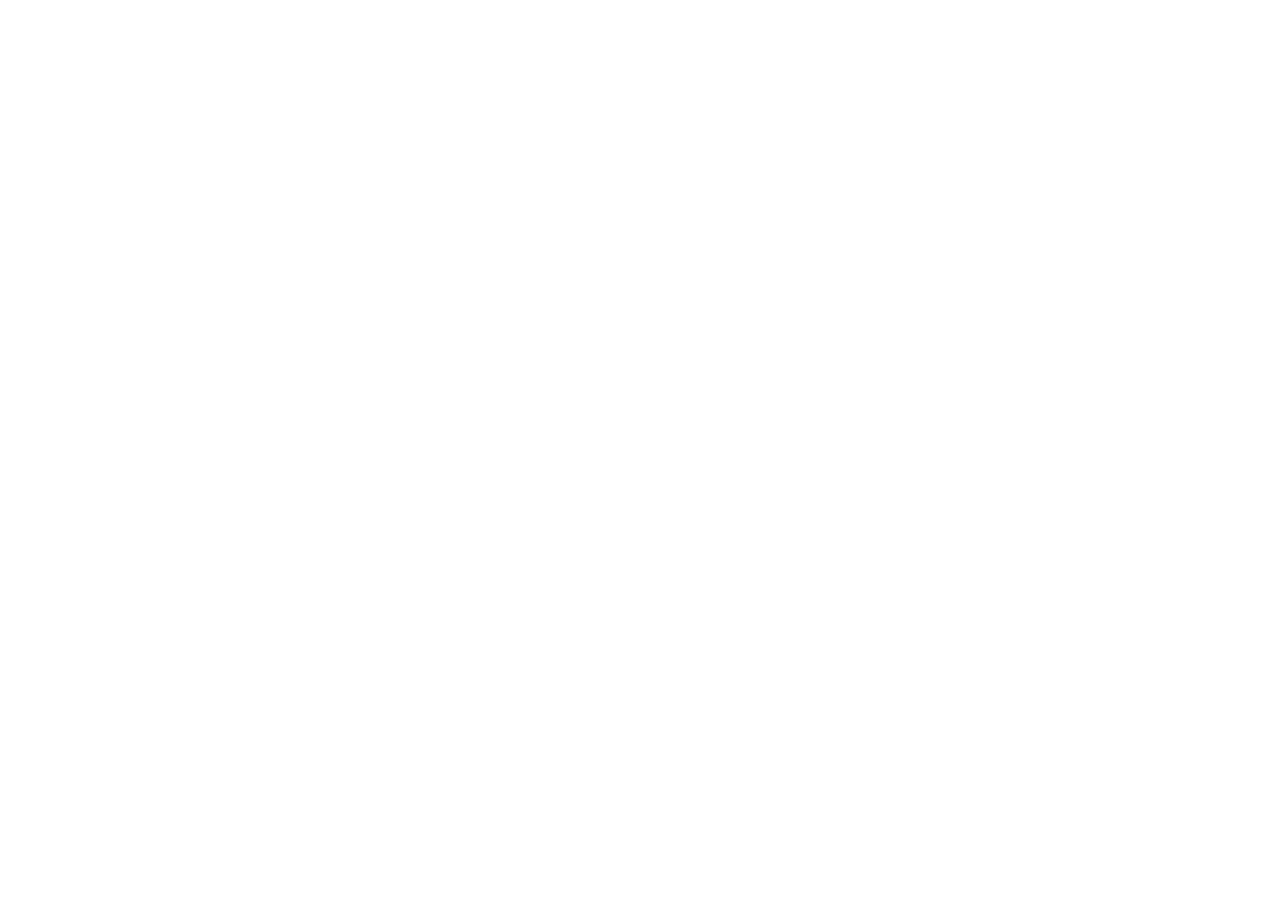
==== index.html @ a574c3ef "init project" ====
<!DOCTYPE html>
<html lang="en">
<head>
    <meta charset="UTF-8">
    <meta http-equiv="X-UA-Compatible" content="IE=edge">
    <meta name="viewport" content="width=device-width, initial-scale=1.0">
    <title>Document</title>
</head>
<body>
    
</body>
</html>
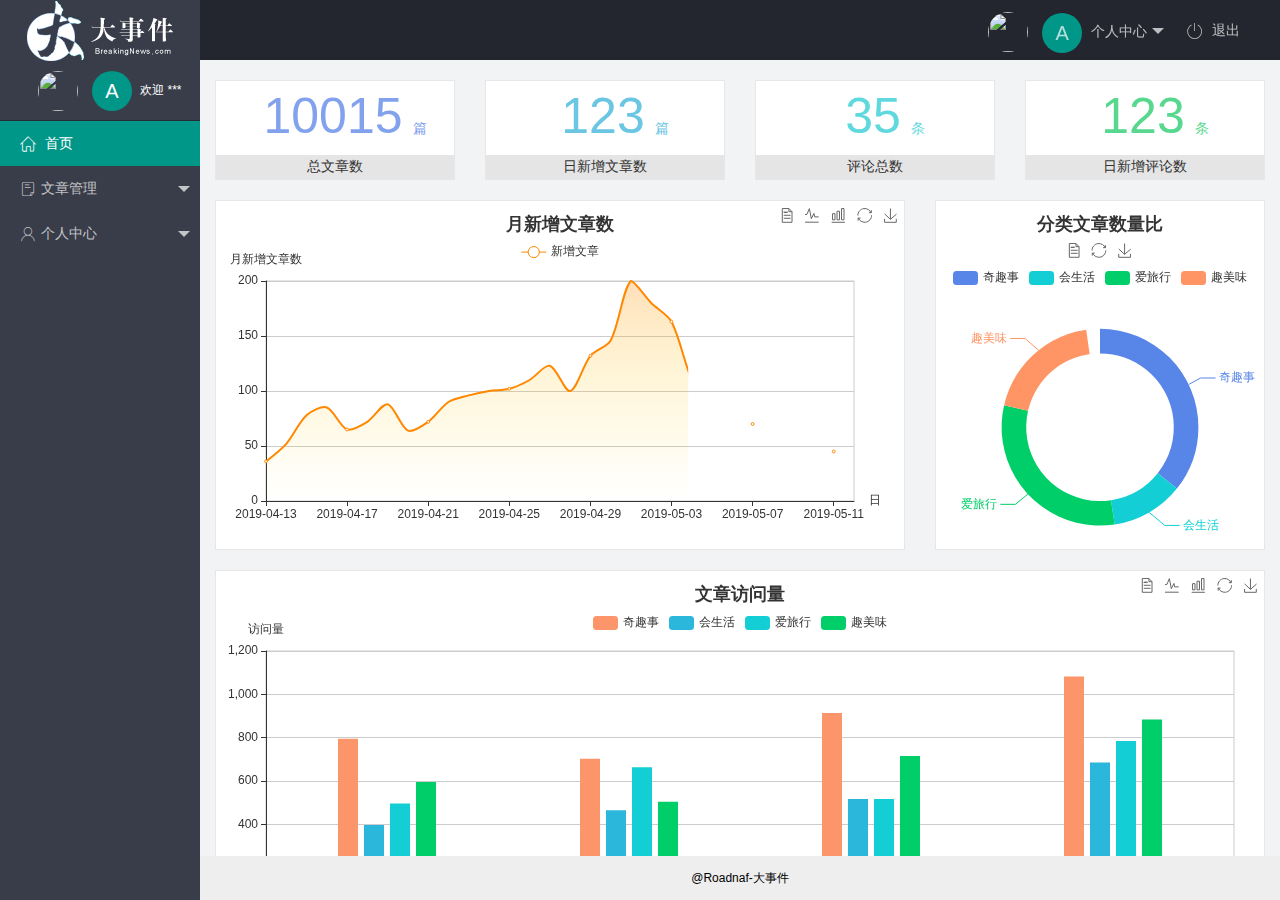
==== commit 5369b960: "完成了后端主页的开发" ====
--- a/index.html
+++ b/index.html
@@ -5,8 +5,97 @@
     <meta http-equiv="X-UA-Compatible" content="IE=edge">
     <meta name="viewport" content="width=device-width, initial-scale=1.0">
     <title>Document</title>
+    <link rel="stylesheet" href="/assets/lib/layui/css/layui.css">
+    <link rel="stylesheet" href="/assets/css/index.css">
+    <!-- 导入iconfont图标的css -->
+    <link rel="stylesheet" href="/assets/fonts/iconfont.css">
 </head>
 <body>
-    
+    <div class="layui-layout layui-layout-admin">
+        <div class="layui-header">
+            <div class="layui-logo layui-hide-xs layui-bg-black">
+                <img src="/assets/images/logo.png" alt="">
+            </div>
+            <!-- 右侧相关信息 -->
+            <ul class="layui-nav layui-layout-right">
+                <li class="layui-nav-item layui-hide layui-show-md-inline-block">
+                    <a href="javascript:;" class="userinfo">
+                        <img src="//tva1.sinaimg.cn/crop.0.0.118.118.180/5db11ff4gw1e77d3nqrv8j203b03cweg.jpg"
+                            class="layui-nav-img">
+                            <span class="text-avatar">A</span>
+                        个人中心
+                    </a>
+                    <dl class="layui-nav-child">
+                        <dd><a href="">基本资料</a></dd>
+                        <dd><a href="">更换头像</a></dd>
+                        <dd><a href="">重置密码</a></dd>
+                    </dl>
+                </li>
+                <li class="layui-nav-item" lay-header-event="menuRight" lay-unselect>
+                    <a href="javascript:;" id="btnLogout">
+                        <span class="iconfont">&#xe865;</span>
+                        退出
+                        <!-- <i class="layui-icon layui-icon-more-vertical"></i> -->
+                    </a>
+                </li>
+            </ul>
+        </div>
+
+        <div class="layui-side layui-bg-black">
+            <div class="layui-side-scroll">
+                <div  class="userinfo">
+                    <img src="//tva1.sinaimg.cn/crop.0.0.118.118.180/5db11ff4gw1e77d3nqrv8j203b03cweg.jpg" class="layui-nav-img">
+                    <span class="text-avatar">A</span>
+                    <span id="welcome">欢迎 ***</span>
+                </div>
+                <!-- 左侧导航区域（可配合layui已有的垂直导航） -->
+                <ul class="layui-nav layui-nav-tree" lay-shrink="all" >
+                    <li class="layui-nav-item layui-this"><a href="/home/dashboard.html" target="fm">
+                        <span class="iconfont">&#xe6a9;</span>
+                        首页</a></li>
+                    <li class="layui-nav-item">
+                        <a class="" href="javascript:;">
+                            <span class="iconfont">&#xe615;</span>文章管理</a>
+                        <dl class="layui-nav-child">
+                            <dd><a href="javascript:;">
+                                <i class="layui-icon layui-icon-template-1"></i>
+                                文章类别</a></dd>
+                            <dd><a href="javascript:;"><i class="layui-icon layui-icon-template-1"></i>文章列表</a></dd>
+                            <dd><a href="javascript:;"><i class="layui-icon layui-icon-template-1"></i>发布文章</a></dd>
+                        </dl>
+                    </li>
+                    <li class="layui-nav-item">
+                        <a href="javascript:;">
+                            <span class="iconfont">&#xe614;</span>个人中心</a>
+                        <dl class="layui-nav-child">
+                            <dd><a href="javascript:;"><i class="layui-icon layui-icon-template-1"></i>基本资料</a></dd>
+                            <dd><a href="javascript:;"><i class="layui-icon layui-icon-template-1"></i>更换头像</a></dd>
+                            <dd><a href="javascript:;"><i class="layui-icon layui-icon-template-1"></i>重置密码</a></dd>
+
+                        </dl>
+                    </li>
+                </ul>
+            </div>
+        </div>
+
+        <div class="layui-body">
+            <!-- 内容主体区域 -->
+            <!-- iframe标签作为载体 -->
+            <iframe name="fm" src="/home/dashboard.html" frameborder="0"></iframe>
+        </div>
+
+        <div class="layui-footer">
+            <!-- 底部固定区域 -->
+            @Roadnaf-大事件
+        </div>
+    </div>
+    <!-- 导入layui提供的js文件 -->
+    <script src="/assets/lib/layui/layui.all.js"></script>
+    <!-- 导入jquery -->
+    <script src="/assets/lib/jquery.js"></script>
+    <!-- 导入自己定义的baseAPI -->
+    <script src="/assets/js/baseAPI.js"></script>
+    <!-- 导入自己定义的index.js -->
+    <script src="/assets/js/index.js"></script>
 </body>
 </html>--- a/assets/lib/layui/css/layui.css
+++ b/assets/lib/layui/css/layui.css
@@ -0,0 +1,2 @@
+/** layui-v2.5.5 MIT License By https://www.layui.com */
+ .layui-inline,img{display:inline-block;vertical-align:middle}h1,h2,h3,h4,h5,h6{font-weight:400}.layui-edge,.layui-header,.layui-inline,.layui-main{position:relative}.layui-body,.layui-edge,.layui-elip{overflow:hidden}.layui-btn,.layui-edge,.layui-inline,img{vertical-align:middle}.layui-btn,.layui-disabled,.layui-icon,.layui-unselect{-moz-user-select:none;-webkit-user-select:none;-ms-user-select:none}.layui-elip,.layui-form-checkbox span,.layui-form-pane .layui-form-label{text-overflow:ellipsis;white-space:nowrap}.layui-breadcrumb,.layui-tree-btnGroup{visibility:hidden}blockquote,body,button,dd,div,dl,dt,form,h1,h2,h3,h4,h5,h6,input,li,ol,p,pre,td,textarea,th,ul{margin:0;padding:0;-webkit-tap-highlight-color:rgba(0,0,0,0)}a:active,a:hover{outline:0}img{border:none}li{list-style:none}table{border-collapse:collapse;border-spacing:0}h4,h5,h6{font-size:100%}button,input,optgroup,option,select,textarea{font-family:inherit;font-size:inherit;font-style:inherit;font-weight:inherit;outline:0}pre{white-space:pre-wrap;white-space:-moz-pre-wrap;white-space:-pre-wrap;white-space:-o-pre-wrap;word-wrap:break-word}body{line-height:24px;font:14px Helvetica Neue,Helvetica,PingFang SC,Tahoma,Arial,sans-serif}hr{height:1px;margin:10px 0;border:0;clear:both}a{color:#333;text-decoration:none}a:hover{color:#777}a cite{font-style:normal;*cursor:pointer}.layui-border-box,.layui-border-box *{box-sizing:border-box}.layui-box,.layui-box *{box-sizing:content-box}.layui-clear{clear:both;*zoom:1}.layui-clear:after{content:'\20';clear:both;*zoom:1;display:block;height:0}.layui-inline{*display:inline;*zoom:1}.layui-edge{display:inline-block;width:0;height:0;border-width:6px;border-style:dashed;border-color:transparent}.layui-edge-top{top:-4px;border-bottom-color:#999;border-bottom-style:solid}.layui-edge-right{border-left-color:#999;border-left-style:solid}.layui-edge-bottom{top:2px;border-top-color:#999;border-top-style:solid}.layui-edge-left{border-right-color:#999;border-right-style:solid}.layui-disabled,.layui-disabled:hover{color:#d2d2d2!important;cursor:not-allowed!important}.layui-circle{border-radius:100%}.layui-show{display:block!important}.layui-hide{display:none!important}@font-face{font-family:layui-icon;src:url(../font/iconfont.eot?v=250);src:url(../font/iconfont.eot?v=250#iefix) format('embedded-opentype'),url(../font/iconfont.woff2?v=250) format('woff2'),url(../font/iconfont.woff?v=250) format('woff'),url(../font/iconfont.ttf?v=250) format('truetype'),url(../font/iconfont.svg?v=250#layui-icon) format('svg')}.layui-icon{font-family:layui-icon!important;font-size:16px;font-style:normal;-webkit-font-smoothing:antialiased;-moz-osx-font-smoothing:grayscale}.layui-icon-reply-fill:before{content:"\e611"}.layui-icon-set-fill:before{content:"\e614"}.layui-icon-menu-fill:before{content:"\e60f"}.layui-icon-search:before{content:"\e615"}.layui-icon-share:before{content:"\e641"}.layui-icon-set-sm:before{content:"\e620"}.layui-icon-engine:before{content:"\e628"}.layui-icon-close:before{content:"\1006"}.layui-icon-close-fill:before{content:"\1007"}.layui-icon-chart-screen:before{content:"\e629"}.layui-icon-star:before{content:"\e600"}.layui-icon-circle-dot:before{content:"\e617"}.layui-icon-chat:before{content:"\e606"}.layui-icon-release:before{content:"\e609"}.layui-icon-list:before{content:"\e60a"}.layui-icon-chart:before{content:"\e62c"}.layui-icon-ok-circle:before{content:"\1005"}.layui-icon-layim-theme:before{content:"\e61b"}.layui-icon-table:before{content:"\e62d"}.layui-icon-right:before{content:"\e602"}.layui-icon-left:before{content:"\e603"}.layui-icon-cart-simple:before{content:"\e698"}.layui-icon-face-cry:before{content:"\e69c"}.layui-icon-face-smile:before{content:"\e6af"}.layui-icon-survey:before{content:"\e6b2"}.layui-icon-tree:before{content:"\e62e"}.layui-icon-upload-circle:before{content:"\e62f"}.layui-icon-add-circle:before{content:"\e61f"}.layui-icon-download-circle:before{content:"\e601"}.layui-icon-templeate-1:before{content:"\e630"}.layui-icon-util:before{content:"\e631"}.layui-icon-face-surprised:before{content:"\e664"}.layui-icon-edit:before{content:"\e642"}.layui-icon-speaker:before{content:"\e645"}.layui-icon-down:before{content:"\e61a"}.layui-icon-file:before{content:"\e621"}.layui-icon-layouts:before{content:"\e632"}.layui-icon-rate-half:before{content:"\e6c9"}.layui-icon-add-circle-fine:before{content:"\e608"}.layui-icon-prev-circle:before{content:"\e633"}.layui-icon-read:before{content:"\e705"}.layui-icon-404:before{content:"\e61c"}.layui-icon-carousel:before{content:"\e634"}.layui-icon-help:before{content:"\e607"}.layui-icon-code-circle:before{content:"\e635"}.layui-icon-water:before{content:"\e636"}.layui-icon-username:before{content:"\e66f"}.layui-icon-find-fill:before{content:"\e670"}.layui-icon-about:before{content:"\e60b"}.layui-icon-location:before{content:"\e715"}.layui-icon-up:before{content:"\e619"}.layui-icon-pause:before{content:"\e651"}.layui-icon-date:before{content:"\e637"}.layui-icon-layim-uploadfile:before{content:"\e61d"}.layui-icon-delete:before{content:"\e640"}.layui-icon-play:before{content:"\e652"}.layui-icon-top:before{content:"\e604"}.layui-icon-friends:before{content:"\e612"}.layui-icon-refresh-3:before{content:"\e9aa"}.layui-icon-ok:before{content:"\e605"}.layui-icon-layer:before{content:"\e638"}.layui-icon-face-smile-fine:before{content:"\e60c"}.layui-icon-dollar:before{content:"\e659"}.layui-icon-group:before{content:"\e613"}.layui-icon-layim-download:before{content:"\e61e"}.layui-icon-picture-fine:before{content:"\e60d"}.layui-icon-link:before{content:"\e64c"}.layui-icon-diamond:before{content:"\e735"}.layui-icon-log:before{content:"\e60e"}.layui-icon-rate-solid:before{content:"\e67a"}.layui-icon-fonts-del:before{content:"\e64f"}.layui-icon-unlink:before{content:"\e64d"}.layui-icon-fonts-clear:before{content:"\e639"}.layui-icon-triangle-r:before{content:"\e623"}.layui-icon-circle:before{content:"\e63f"}.layui-icon-radio:before{content:"\e643"}.layui-icon-align-center:before{content:"\e647"}.layui-icon-align-right:before{content:"\e648"}.layui-icon-align-left:before{content:"\e649"}.layui-icon-loading-1:before{content:"\e63e"}.layui-icon-return:before{content:"\e65c"}.layui-icon-fonts-strong:before{content:"\e62b"}.layui-icon-upload:before{content:"\e67c"}.layui-icon-dialogue:before{content:"\e63a"}.layui-icon-video:before{content:"\e6ed"}.layui-icon-headset:before{content:"\e6fc"}.layui-icon-cellphone-fine:before{content:"\e63b"}.layui-icon-add-1:before{content:"\e654"}.layui-icon-face-smile-b:before{content:"\e650"}.layui-icon-fonts-html:before{content:"\e64b"}.layui-icon-form:before{content:"\e63c"}.layui-icon-cart:before{content:"\e657"}.layui-icon-camera-fill:before{content:"\e65d"}.layui-icon-tabs:before{content:"\e62a"}.layui-icon-fonts-code:before{content:"\e64e"}.layui-icon-fire:before{content:"\e756"}.layui-icon-set:before{content:"\e716"}.layui-icon-fonts-u:before{content:"\e646"}.layui-icon-triangle-d:before{content:"\e625"}.layui-icon-tips:before{content:"\e702"}.layui-icon-picture:before{content:"\e64a"}.layui-icon-more-vertical:before{content:"\e671"}.layui-icon-flag:before{content:"\e66c"}.layui-icon-loading:before{content:"\e63d"}.layui-icon-fonts-i:before{content:"\e644"}.layui-icon-refresh-1:before{content:"\e666"}.layui-icon-rmb:before{content:"\e65e"}.layui-icon-home:before{content:"\e68e"}.layui-icon-user:before{content:"\e770"}.layui-icon-notice:before{content:"\e667"}.layui-icon-login-weibo:before{content:"\e675"}.layui-icon-voice:before{content:"\e688"}.layui-icon-upload-drag:before{content:"\e681"}.layui-icon-login-qq:before{content:"\e676"}.layui-icon-snowflake:before{content:"\e6b1"}.layui-icon-file-b:before{content:"\e655"}.layui-icon-template:before{content:"\e663"}.layui-icon-auz:before{content:"\e672"}.layui-icon-console:before{content:"\e665"}.layui-icon-app:before{content:"\e653"}.layui-icon-prev:before{content:"\e65a"}.layui-icon-website:before{content:"\e7ae"}.layui-icon-next:before{content:"\e65b"}.layui-icon-component:before{content:"\e857"}.layui-icon-more:before{content:"\e65f"}.layui-icon-login-wechat:before{content:"\e677"}.layui-icon-shrink-right:before{content:"\e668"}.layui-icon-spread-left:before{content:"\e66b"}.layui-icon-camera:before{content:"\e660"}.layui-icon-note:before{content:"\e66e"}.layui-icon-refresh:before{content:"\e669"}.layui-icon-female:before{content:"\e661"}.layui-icon-male:before{content:"\e662"}.layui-icon-password:before{content:"\e673"}.layui-icon-senior:before{content:"\e674"}.layui-icon-theme:before{content:"\e66a"}.layui-icon-tread:before{content:"\e6c5"}.layui-icon-praise:before{content:"\e6c6"}.layui-icon-star-fill:before{content:"\e658"}.layui-icon-rate:before{content:"\e67b"}.layui-icon-template-1:before{content:"\e656"}.layui-icon-vercode:before{content:"\e679"}.layui-icon-cellphone:before{content:"\e678"}.layui-icon-screen-full:before{content:"\e622"}.layui-icon-screen-restore:before{content:"\e758"}.layui-icon-cols:before{content:"\e610"}.layui-icon-export:before{content:"\e67d"}.layui-icon-print:before{content:"\e66d"}.layui-icon-slider:before{content:"\e714"}.layui-icon-addition:before{content:"\e624"}.layui-icon-subtraction:before{content:"\e67e"}.layui-icon-service:before{content:"\e626"}.layui-icon-transfer:before{content:"\e691"}.layui-main{width:1140px;margin:0 auto}.layui-header{z-index:1000;height:60px}.layui-header a:hover{transition:all .5s;-webkit-transition:all .5s}.layui-side{position:fixed;left:0;top:0;bottom:0;z-index:999;width:200px;overflow-x:hidden}.layui-side-scroll{position:relative;width:220px;height:100%;overflow-x:hidden}.layui-body{position:absolute;left:200px;right:0;top:0;bottom:0;z-index:998;width:auto;overflow-y:auto;box-sizing:border-box}.layui-layout-body{overflow:hidden}.layui-layout-admin .layui-header{background-color:#23262E}.layui-layout-admin .layui-side{top:60px;width:200px;overflow-x:hidden}.layui-layout-admin .layui-body{position:fixed;top:60px;bottom:44px}.layui-layout-admin .layui-main{width:auto;margin:0 15px}.layui-layout-admin .layui-footer{position:fixed;left:200px;right:0;bottom:0;height:44px;line-height:44px;padding:0 15px;background-color:#eee}.layui-layout-admin .layui-logo{position:absolute;left:0;top:0;width:200px;height:100%;line-height:60px;text-align:center;color:#009688;font-size:16px}.layui-layout-admin .layui-header .layui-nav{background:0 0}.layui-layout-left{position:absolute!important;left:200px;top:0}.layui-layout-right{position:absolute!important;right:0;top:0}.layui-container{position:relative;margin:0 auto;padding:0 15px;box-sizing:border-box}.layui-fluid{position:relative;margin:0 auto;padding:0 15px}.layui-row:after,.layui-row:before{content:'';display:block;clear:both}.layui-col-lg1,.layui-col-lg10,.layui-col-lg11,.layui-col-lg12,.layui-col-lg2,.layui-col-lg3,.layui-col-lg4,.layui-col-lg5,.layui-col-lg6,.layui-col-lg7,.layui-col-lg8,.layui-col-lg9,.layui-col-md1,.layui-col-md10,.layui-col-md11,.layui-col-md12,.layui-col-md2,.layui-col-md3,.layui-col-md4,.layui-col-md5,.layui-col-md6,.layui-col-md7,.layui-col-md8,.layui-col-md9,.layui-col-sm1,.layui-col-sm10,.layui-col-sm11,.layui-col-sm12,.layui-col-sm2,.layui-col-sm3,.layui-col-sm4,.layui-col-sm5,.layui-col-sm6,.layui-col-sm7,.layui-col-sm8,.layui-col-sm9,.layui-col-xs1,.layui-col-xs10,.layui-col-xs11,.layui-col-xs12,.layui-col-xs2,.layui-col-xs3,.layui-col-xs4,.layui-col-xs5,.layui-col-xs6,.layui-col-xs7,.layui-col-xs8,.layui-col-xs9{position:relative;display:block;box-sizing:border-box}.layui-col-xs1,.layui-col-xs10,.layui-col-xs11,.layui-col-xs12,.layui-col-xs2,.layui-col-xs3,.layui-col-xs4,.layui-col-xs5,.layui-col-xs6,.layui-col-xs7,.layui-col-xs8,.layui-col-xs9{float:left}.layui-col-xs1{width:8.33333333%}.layui-col-xs2{width:16.66666667%}.layui-col-xs3{width:25%}.layui-col-xs4{width:33.33333333%}.layui-col-xs5{width:41.66666667%}.layui-col-xs6{width:50%}.layui-col-xs7{width:58.33333333%}.layui-col-xs8{width:66.66666667%}.layui-col-xs9{width:75%}.layui-col-xs10{width:83.33333333%}.layui-col-xs11{width:91.66666667%}.layui-col-xs12{width:100%}.layui-col-xs-offset1{margin-left:8.33333333%}.layui-col-xs-offset2{margin-left:16.66666667%}.layui-col-xs-offset3{margin-left:25%}.layui-col-xs-offset4{margin-left:33.33333333%}.layui-col-xs-offset5{margin-left:41.66666667%}.layui-col-xs-offset6{margin-left:50%}.layui-col-xs-offset7{margin-left:58.33333333%}.layui-col-xs-offset8{margin-left:66.66666667%}.layui-col-xs-offset9{margin-left:75%}.layui-col-xs-offset10{margin-left:83.33333333%}.layui-col-xs-offset11{margin-left:91.66666667%}.layui-col-xs-offset12{margin-left:100%}@media screen and (max-width:768px){.layui-hide-xs{display:none!important}.layui-show-xs-block{display:block!important}.layui-show-xs-inline{display:inline!important}.layui-show-xs-inline-block{display:inline-block!important}}@media screen and (min-width:768px){.layui-container{width:750px}.layui-hide-sm{display:none!important}.layui-show-sm-block{display:block!important}.layui-show-sm-inline{display:inline!important}.layui-show-sm-inline-block{display:inline-block!important}.layui-col-sm1,.layui-col-sm10,.layui-col-sm11,.layui-col-sm12,.layui-col-sm2,.layui-col-sm3,.layui-col-sm4,.layui-col-sm5,.layui-col-sm6,.layui-col-sm7,.layui-col-sm8,.layui-col-sm9{float:left}.layui-col-sm1{width:8.33333333%}.layui-col-sm2{width:16.66666667%}.layui-col-sm3{width:25%}.layui-col-sm4{width:33.33333333%}.layui-col-sm5{width:41.66666667%}.layui-col-sm6{width:50%}.layui-col-sm7{width:58.33333333%}.layui-col-sm8{width:66.66666667%}.layui-col-sm9{width:75%}.layui-col-sm10{width:83.33333333%}.layui-col-sm11{width:91.66666667%}.layui-col-sm12{width:100%}.layui-col-sm-offset1{margin-left:8.33333333%}.layui-col-sm-offset2{margin-left:16.66666667%}.layui-col-sm-offset3{margin-left:25%}.layui-col-sm-offset4{margin-left:33.33333333%}.layui-col-sm-offset5{margin-left:41.66666667%}.layui-col-sm-offset6{margin-left:50%}.layui-col-sm-offset7{margin-left:58.33333333%}.layui-col-sm-offset8{margin-left:66.66666667%}.layui-col-sm-offset9{margin-left:75%}.layui-col-sm-offset10{margin-left:83.33333333%}.layui-col-sm-offset11{margin-left:91.66666667%}.layui-col-sm-offset12{margin-left:100%}}@media screen and (min-width:992px){.layui-container{width:970px}.layui-hide-md{display:none!important}.layui-show-md-block{display:block!important}.layui-show-md-inline{display:inline!important}.layui-show-md-inline-block{display:inline-block!important}.layui-col-md1,.layui-col-md10,.layui-col-md11,.layui-col-md12,.layui-col-md2,.layui-col-md3,.layui-col-md4,.layui-col-md5,.layui-col-md6,.layui-col-md7,.layui-col-md8,.layui-col-md9{float:left}.layui-col-md1{width:8.33333333%}.layui-col-md2{width:16.66666667%}.layui-col-md3{width:25%}.layui-col-md4{width:33.33333333%}.layui-col-md5{width:41.66666667%}.layui-col-md6{width:50%}.layui-col-md7{width:58.33333333%}.layui-col-md8{width:66.66666667%}.layui-col-md9{width:75%}.layui-col-md10{width:83.33333333%}.layui-col-md11{width:91.66666667%}.layui-col-md12{width:100%}.layui-col-md-offset1{margin-left:8.33333333%}.layui-col-md-offset2{margin-left:16.66666667%}.layui-col-md-offset3{margin-left:25%}.layui-col-md-offset4{margin-left:33.33333333%}.layui-col-md-offset5{margin-left:41.66666667%}.layui-col-md-offset6{margin-left:50%}.layui-col-md-offset7{margin-left:58.33333333%}.layui-col-md-offset8{margin-left:66.66666667%}.layui-col-md-offset9{margin-left:75%}.layui-col-md-offset10{margin-left:83.33333333%}.layui-col-md-offset11{margin-left:91.66666667%}.layui-col-md-offset12{margin-left:100%}}@media screen and (min-width:1200px){.layui-container{width:1170px}.layui-hide-lg{display:none!important}.layui-show-lg-block{display:block!important}.layui-show-lg-inline{display:inline!important}.layui-show-lg-inline-block{display:inline-block!important}.layui-col-lg1,.layui-col-lg10,.layui-col-lg11,.layui-col-lg12,.layui-col-lg2,.layui-col-lg3,.layui-col-lg4,.layui-col-lg5,.layui-col-lg6,.layui-col-lg7,.layui-col-lg8,.layui-col-lg9{float:left}.layui-col-lg1{width:8.33333333%}.layui-col-lg2{width:16.66666667%}.layui-col-lg3{width:25%}.layui-col-lg4{width:33.33333333%}.layui-col-lg5{width:41.66666667%}.layui-col-lg6{width:50%}.layui-col-lg7{width:58.33333333%}.layui-col-lg8{width:66.66666667%}.layui-col-lg9{width:75%}.layui-col-lg10{width:83.33333333%}.layui-col-lg11{width:91.66666667%}.layui-col-lg12{width:100%}.layui-col-lg-offset1{margin-left:8.33333333%}.layui-col-lg-offset2{margin-left:16.66666667%}.layui-col-lg-offset3{margin-left:25%}.layui-col-lg-offset4{margin-left:33.33333333%}.layui-col-lg-offset5{margin-left:41.66666667%}.layui-col-lg-offset6{margin-left:50%}.layui-col-lg-offset7{margin-left:58.33333333%}.layui-col-lg-offset8{margin-left:66.66666667%}.layui-col-lg-offset9{margin-left:75%}.layui-col-lg-offset10{margin-left:83.33333333%}.layui-col-lg-offset11{margin-left:91.66666667%}.layui-col-lg-offset12{margin-left:100%}}.layui-col-space1{margin:-.5px}.layui-col-space1>*{padding:.5px}.layui-col-space3{margin:-1.5px}.layui-col-space3>*{padding:1.5px}.layui-col-space5{margin:-2.5px}.layui-col-space5>*{padding:2.5px}.layui-col-space8{margin:-3.5px}.layui-col-space8>*{padding:3.5px}.layui-col-space10{margin:-5px}.layui-col-space10>*{padding:5px}.layui-col-space12{margin:-6px}.layui-col-space12>*{padding:6px}.layui-col-space15{margin:-7.5px}.layui-col-space15>*{padding:7.5px}.layui-col-space18{margin:-9px}.layui-col-space18>*{padding:9px}.layui-col-space20{margin:-10px}.layui-col-space20>*{padding:10px}.layui-col-space22{margin:-11px}.layui-col-space22>*{padding:11px}.layui-col-space25{margin:-12.5px}.layui-col-space25>*{padding:12.5px}.layui-col-space30{margin:-15px}.layui-col-space30>*{padding:15px}.layui-btn,.layui-input,.layui-select,.layui-textarea,.layui-upload-button{outline:0;-webkit-appearance:none;transition:all .3s;-webkit-transition:all .3s;box-sizing:border-box}.layui-elem-quote{margin-bottom:10px;padding:15px;line-height:22px;border-left:5px solid #009688;border-radius:0 2px 2px 0;background-color:#f2f2f2}.layui-quote-nm{border-style:solid;border-width:1px 1px 1px 5px;background:0 0}.layui-elem-field{margin-bottom:10px;padding:0;border-width:1px;border-style:solid}.layui-elem-field legend{margin-left:20px;padding:0 10px;font-size:20px;font-weight:300}.layui-field-title{margin:10px 0 20px;border-width:1px 0 0}.layui-field-box{padding:10px 15px}.layui-field-title .layui-field-box{padding:10px 0}.layui-progress{position:relative;height:6px;border-radius:20px;background-color:#e2e2e2}.layui-progress-bar{position:absolute;left:0;top:0;width:0;max-width:100%;height:6px;border-radius:20px;text-align:right;background-color:#5FB878;transition:all .3s;-webkit-transition:all .3s}.layui-progress-big,.layui-progress-big .layui-progress-bar{height:18px;line-height:18px}.layui-progress-text{position:relative;top:-20px;line-height:18px;font-size:12px;color:#666}.layui-progress-big .layui-progress-text{position:static;padding:0 10px;color:#fff}.layui-collapse{border-width:1px;border-style:solid;border-radius:2px}.layui-colla-content,.layui-colla-item{border-top-width:1px;border-top-style:solid}.layui-colla-item:first-child{border-top:none}.layui-colla-title{position:relative;height:42px;line-height:42px;padding:0 15px 0 35px;color:#333;background-color:#f2f2f2;cursor:pointer;font-size:14px;overflow:hidden}.layui-colla-content{display:none;padding:10px 15px;line-height:22px;color:#666}.layui-colla-icon{position:absolute;left:15px;top:0;font-size:14px}.layui-card{margin-bottom:15px;border-radius:2px;background-color:#fff;box-shadow:0 1px 2px 0 rgba(0,0,0,.05)}.layui-card:last-child{margin-bottom:0}.layui-card-header{position:relative;height:42px;line-height:42px;padding:0 15px;border-bottom:1px solid #f6f6f6;color:#333;border-radius:2px 2px 0 0;font-size:14px}.layui-bg-black,.layui-bg-blue,.layui-bg-cyan,.layui-bg-green,.layui-bg-orange,.layui-bg-red{color:#fff!important}.layui-card-body{position:relative;padding:10px 15px;line-height:24px}.layui-card-body[pad15]{padding:15px}.layui-card-body[pad20]{padding:20px}.layui-card-body .layui-table{margin:5px 0}.layui-card .layui-tab{margin:0}.layui-panel-window{position:relative;padding:15px;border-radius:0;border-top:5px solid #E6E6E6;background-color:#fff}.layui-auxiliar-moving{position:fixed;left:0;right:0;top:0;bottom:0;width:100%;height:100%;background:0 0;z-index:9999999999}.layui-form-label,.layui-form-mid,.layui-form-select,.layui-input-block,.layui-input-inline,.layui-textarea{position:relative}.layui-bg-red{background-color:#FF5722!important}.layui-bg-orange{background-color:#FFB800!important}.layui-bg-green{background-color:#009688!important}.layui-bg-cyan{background-color:#2F4056!important}.layui-bg-blue{background-color:#1E9FFF!important}.layui-bg-black{background-color:#393D49!important}.layui-bg-gray{background-color:#eee!important;color:#666!important}.layui-badge-rim,.layui-colla-content,.layui-colla-item,.layui-collapse,.layui-elem-field,.layui-form-pane .layui-form-item[pane],.layui-form-pane .layui-form-label,.layui-input,.layui-layedit,.layui-layedit-tool,.layui-quote-nm,.layui-select,.layui-tab-bar,.layui-tab-card,.layui-tab-title,.layui-tab-title .layui-this:after,.layui-textarea{border-color:#e6e6e6}.layui-timeline-item:before,hr{background-color:#e6e6e6}.layui-text{line-height:22px;font-size:14px;color:#666}.layui-text h1,.layui-text h2,.layui-text h3{font-weight:500;color:#333}.layui-text h1{font-size:30px}.layui-text h2{font-size:24px}.layui-text h3{font-size:18px}.layui-text a:not(.layui-btn){color:#01AAED}.layui-text a:not(.layui-btn):hover{text-decoration:underline}.layui-text ul{padding:5px 0 5px 15px}.layui-text ul li{margin-top:5px;list-style-type:disc}.layui-text em,.layui-word-aux{color:#999!important;padding:0 5px!important}.layui-btn{display:inline-block;height:38px;line-height:38px;padding:0 18px;background-color:#009688;color:#fff;white-space:nowrap;text-align:center;font-size:14px;border:none;border-radius:2px;cursor:pointer}.layui-btn:hover{opacity:.8;filter:alpha(opacity=80);color:#fff}.layui-btn:active{opacity:1;filter:alpha(opacity=100)}.layui-btn+.layui-btn{margin-left:10px}.layui-btn-container{font-size:0}.layui-btn-container .layui-btn{margin-right:10px;margin-bottom:10px}.layui-btn-container .layui-btn+.layui-btn{margin-left:0}.layui-table .layui-btn-container .layui-btn{margin-bottom:9px}.layui-btn-radius{border-radius:100px}.layui-btn .layui-icon{margin-right:3px;font-size:18px;vertical-align:bottom;vertical-align:middle\9}.layui-btn-primary{border:1px solid #C9C9C9;background-color:#fff;color:#555}.layui-btn-primary:hover{border-color:#009688;color:#333}.layui-btn-normal{background-color:#1E9FFF}.layui-btn-warm{background-color:#FFB800}.layui-btn-danger{background-color:#FF5722}.layui-btn-checked{background-color:#5FB878}.layui-btn-disabled,.layui-btn-disabled:active,.layui-btn-disabled:hover{border:1px solid #e6e6e6;background-color:#FBFBFB;color:#C9C9C9;cursor:not-allowed;opacity:1}.layui-btn-lg{height:44px;line-height:44px;padding:0 25px;font-size:16px}.layui-btn-sm{height:30px;line-height:30px;padding:0 10px;font-size:12px}.layui-btn-sm i{font-size:16px!important}.layui-btn-xs{height:22px;line-height:22px;padding:0 5px;font-size:12px}.layui-btn-xs i{font-size:14px!important}.layui-btn-group{display:inline-block;vertical-align:middle;font-size:0}.layui-btn-group .layui-btn{margin-left:0!important;margin-right:0!important;border-left:1px solid rgba(255,255,255,.5);border-radius:0}.layui-btn-group .layui-btn-primary{border-left:none}.layui-btn-group .layui-btn-primary:hover{border-color:#C9C9C9;color:#009688}.layui-btn-group .layui-btn:first-child{border-left:none;border-radius:2px 0 0 2px}.layui-btn-group .layui-btn-primary:first-child{border-left:1px solid #c9c9c9}.layui-btn-group .layui-btn:last-child{border-radius:0 2px 2px 0}.layui-btn-group .layui-btn+.layui-btn{margin-left:0}.layui-btn-group+.layui-btn-group{margin-left:10px}.layui-btn-fluid{width:100%}.layui-input,.layui-select,.layui-textarea{height:38px;line-height:1.3;line-height:38px\9;border-width:1px;border-style:solid;background-color:#fff;border-radius:2px}.layui-input::-webkit-input-placeholder,.layui-select::-webkit-input-placeholder,.layui-textarea::-webkit-input-placeholder{line-height:1.3}.layui-input,.layui-textarea{display:block;width:100%;padding-left:10px}.layui-input:hover,.layui-textarea:hover{border-color:#D2D2D2!important}.layui-input:focus,.layui-textarea:focus{border-color:#C9C9C9!important}.layui-textarea{min-height:100px;height:auto;line-height:20px;padding:6px 10px;resize:vertical}.layui-select{padding:0 10px}.layui-form input[type=checkbox],.layui-form input[type=radio],.layui-form select{display:none}.layui-form [lay-ignore]{display:initial}.layui-form-item{margin-bottom:15px;clear:both;*zoom:1}.layui-form-item:after{content:'\20';clear:both;*zoom:1;display:block;height:0}.layui-form-label{float:left;display:block;padding:9px 15px;width:80px;font-weight:400;line-height:20px;text-align:right}.layui-form-label-col{display:block;float:none;padding:9px 0;line-height:20px;text-align:left}.layui-form-item .layui-inline{margin-bottom:5px;margin-right:10px}.layui-input-block{margin-left:110px;min-height:36px}.layui-input-inline{display:inline-block;vertical-align:middle}.layui-form-item .layui-input-inline{float:left;width:190px;margin-right:10px}.layui-form-text .layui-input-inline{width:auto}.layui-form-mid{float:left;display:block;padding:9px 0!important;line-height:20px;margin-right:10px}.layui-form-danger+.layui-form-select .layui-input,.layui-form-danger:focus{border-color:#FF5722!important}.layui-form-select .layui-input{padding-right:30px;cursor:pointer}.layui-form-select .layui-edge{position:absolute;right:10px;top:50%;margin-top:-3px;cursor:pointer;border-width:6px;border-top-color:#c2c2c2;border-top-style:solid;transition:all .3s;-webkit-transition:all .3s}.layui-form-select dl{display:none;position:absolute;left:0;top:42px;padding:5px 0;z-index:899;min-width:100%;border:1px solid #d2d2d2;max-height:300px;overflow-y:auto;background-color:#fff;border-radius:2px;box-shadow:0 2px 4px rgba(0,0,0,.12);box-sizing:border-box}.layui-form-select dl dd,.layui-form-select dl dt{padding:0 10px;line-height:36px;white-space:nowrap;overflow:hidden;text-overflow:ellipsis}.layui-form-select dl dt{font-size:12px;color:#999}.layui-form-select dl dd{cursor:pointer}.layui-form-select dl dd:hover{background-color:#f2f2f2;-webkit-transition:.5s all;transition:.5s all}.layui-form-select .layui-select-group dd{padding-left:20px}.layui-form-select dl dd.layui-select-tips{padding-left:10px!important;color:#999}.layui-form-select dl dd.layui-this{background-color:#5FB878;color:#fff}.layui-form-checkbox,.layui-form-select dl dd.layui-disabled{background-color:#fff}.layui-form-selected dl{display:block}.layui-form-checkbox,.layui-form-checkbox *,.layui-form-switch{display:inline-block;vertical-align:middle}.layui-form-selected .layui-edge{margin-top:-9px;-webkit-transform:rotate(180deg);transform:rotate(180deg);margin-top:-3px\9}:root .layui-form-selected .layui-edge{margin-top:-9px\0/IE9}.layui-form-selectup dl{top:auto;bottom:42px}.layui-select-none{margin:5px 0;text-align:center;color:#999}.layui-select-disabled .layui-disabled{border-color:#eee!important}.layui-select-disabled .layui-edge{border-top-color:#d2d2d2}.layui-form-checkbox{position:relative;height:30px;line-height:30px;margin-right:10px;padding-right:30px;cursor:pointer;font-size:0;-webkit-transition:.1s linear;transition:.1s linear;box-sizing:border-box}.layui-form-checkbox span{padding:0 10px;height:100%;font-size:14px;border-radius:2px 0 0 2px;background-color:#d2d2d2;color:#fff;overflow:hidden}.layui-form-checkbox:hover span{background-color:#c2c2c2}.layui-form-checkbox i{position:absolute;right:0;top:0;width:30px;height:28px;border:1px solid #d2d2d2;border-left:none;border-radius:0 2px 2px 0;color:#fff;font-size:20px;text-align:center}.layui-form-checkbox:hover i{border-color:#c2c2c2;color:#c2c2c2}.layui-form-checked,.layui-form-checked:hover{border-color:#5FB878}.layui-form-checked span,.layui-form-checked:hover span{background-color:#5FB878}.layui-form-checked i,.layui-form-checked:hover i{color:#5FB878}.layui-form-item .layui-form-checkbox{margin-top:4px}.layui-form-checkbox[lay-skin=primary]{height:auto!important;line-height:normal!important;min-width:18px;min-height:18px;border:none!important;margin-right:0;padding-left:28px;padding-right:0;background:0 0}.layui-form-checkbox[lay-skin=primary] span{padding-left:0;padding-right:15px;line-height:18px;background:0 0;color:#666}.layui-form-checkbox[lay-skin=primary] i{right:auto;left:0;width:16px;height:16px;line-height:16px;border:1px solid #d2d2d2;font-size:12px;border-radius:2px;background-color:#fff;-webkit-transition:.1s linear;transition:.1s linear}.layui-form-checkbox[lay-skin=primary]:hover i{border-color:#5FB878;color:#fff}.layui-form-checked[lay-skin=primary] i{border-color:#5FB878!important;background-color:#5FB878;color:#fff}.layui-checkbox-disbaled[lay-skin=primary] span{background:0 0!important;color:#c2c2c2}.layui-checkbox-disbaled[lay-skin=primary]:hover i{border-color:#d2d2d2}.layui-form-item .layui-form-checkbox[lay-skin=primary]{margin-top:10px}.layui-form-switch{position:relative;height:22px;line-height:22px;min-width:35px;padding:0 5px;margin-top:8px;border:1px solid #d2d2d2;border-radius:20px;cursor:pointer;background-color:#fff;-webkit-transition:.1s linear;transition:.1s linear}.layui-form-switch i{position:absolute;left:5px;top:3px;width:16px;height:16px;border-radius:20px;background-color:#d2d2d2;-webkit-transition:.1s linear;transition:.1s linear}.layui-form-switch em{position:relative;top:0;width:25px;margin-left:21px;padding:0!important;text-align:center!important;color:#999!important;font-style:normal!important;font-size:12px}.layui-form-onswitch{border-color:#5FB878;background-color:#5FB878}.layui-checkbox-disbaled,.layui-checkbox-disbaled i{border-color:#e2e2e2!important}.layui-form-onswitch i{left:100%;margin-left:-21px;background-color:#fff}.layui-form-onswitch em{margin-left:5px;margin-right:21px;color:#fff!important}.layui-checkbox-disbaled span{background-color:#e2e2e2!important}.layui-checkbox-disbaled:hover i{color:#fff!important}[lay-radio]{display:none}.layui-form-radio,.layui-form-radio *{display:inline-block;vertical-align:middle}.layui-form-radio{line-height:28px;margin:6px 10px 0 0;padding-right:10px;cursor:pointer;font-size:0}.layui-form-radio *{font-size:14px}.layui-form-radio>i{margin-right:8px;font-size:22px;color:#c2c2c2}.layui-form-radio>i:hover,.layui-form-radioed>i{color:#5FB878}.layui-radio-disbaled>i{color:#e2e2e2!important}.layui-form-pane .layui-form-label{width:110px;padding:8px 15px;height:38px;line-height:20px;border-width:1px;border-style:solid;border-radius:2px 0 0 2px;text-align:center;background-color:#FBFBFB;overflow:hidden;box-sizing:border-box}.layui-form-pane .layui-input-inline{margin-left:-1px}.layui-form-pane .layui-input-block{margin-left:110px;left:-1px}.layui-form-pane .layui-input{border-radius:0 2px 2px 0}.layui-form-pane .layui-form-text .layui-form-label{float:none;width:100%;border-radius:2px;box-sizing:border-box;text-align:left}.layui-form-pane .layui-form-text .layui-input-inline{display:block;margin:0;top:-1px;clear:both}.layui-form-pane .layui-form-text .layui-input-block{margin:0;left:0;top:-1px}.layui-form-pane .layui-form-text .layui-textarea{min-height:100px;border-radius:0 0 2px 2px}.layui-form-pane .layui-form-checkbox{margin:4px 0 4px 10px}.layui-form-pane .layui-form-radio,.layui-form-pane .layui-form-switch{margin-top:6px;margin-left:10px}.layui-form-pane .layui-form-item[pane]{position:relative;border-width:1px;border-style:solid}.layui-form-pane .layui-form-item[pane] .layui-form-label{position:absolute;left:0;top:0;height:100%;border-width:0 1px 0 0}.layui-form-pane .layui-form-item[pane] .layui-input-inline{margin-left:110px}@media screen and (max-width:450px){.layui-form-item .layui-form-label{text-overflow:ellipsis;overflow:hidden;white-space:nowrap}.layui-form-item .layui-inline{display:block;margin-right:0;margin-bottom:20px;clear:both}.layui-form-item .layui-inline:after{content:'\20';clear:both;display:block;height:0}.layui-form-item .layui-input-inline{display:block;float:none;left:-3px;width:auto;margin:0 0 10px 112px}.layui-form-item .layui-input-inline+.layui-form-mid{margin-left:110px;top:-5px;padding:0}.layui-form-item .layui-form-checkbox{margin-right:5px;margin-bottom:5px}}.layui-layedit{border-width:1px;border-style:solid;border-radius:2px}.layui-layedit-tool{padding:3px 5px;border-bottom-width:1px;border-bottom-style:solid;font-size:0}.layedit-tool-fixed{position:fixed;top:0;border-top:1px solid #e2e2e2}.layui-layedit-tool .layedit-tool-mid,.layui-layedit-tool .layui-icon{display:inline-block;vertical-align:middle;text-align:center;font-size:14px}.layui-layedit-tool .layui-icon{position:relative;width:32px;height:30px;line-height:30px;margin:3px 5px;color:#777;cursor:pointer;border-radius:2px}.layui-layedit-tool .layui-icon:hover{color:#393D49}.layui-layedit-tool .layui-icon:active{color:#000}.layui-layedit-tool .layedit-tool-active{background-color:#e2e2e2;color:#000}.layui-layedit-tool .layui-disabled,.layui-layedit-tool .layui-disabled:hover{color:#d2d2d2;cursor:not-allowed}.layui-layedit-tool .layedit-tool-mid{width:1px;height:18px;margin:0 10px;background-color:#d2d2d2}.layedit-tool-html{width:50px!important;font-size:30px!important}.layedit-tool-b,.layedit-tool-code,.layedit-tool-help{font-size:16px!important}.layedit-tool-d,.layedit-tool-face,.layedit-tool-image,.layedit-tool-unlink{font-size:18px!important}.layedit-tool-image input{position:absolute;font-size:0;left:0;top:0;width:100%;height:100%;opacity:.01;filter:Alpha(opacity=1);cursor:pointer}.layui-layedit-iframe iframe{display:block;width:100%}#LAY_layedit_code{overflow:hidden}.layui-laypage{display:inline-block;*display:inline;*zoom:1;vertical-align:middle;margin:10px 0;font-size:0}.layui-laypage>a:first-child,.layui-laypage>a:first-child em{border-radius:2px 0 0 2px}.layui-laypage>a:last-child,.layui-laypage>a:last-child em{border-radius:0 2px 2px 0}.layui-laypage>:first-child{margin-left:0!important}.layui-laypage>:last-child{margin-right:0!important}.layui-laypage a,.layui-laypage button,.layui-laypage input,.layui-laypage select,.layui-laypage span{border:1px solid #e2e2e2}.layui-laypage a,.layui-laypage span{display:inline-block;*display:inline;*zoom:1;vertical-align:middle;padding:0 15px;height:28px;line-height:28px;margin:0 -1px 5px 0;background-color:#fff;color:#333;font-size:12px}.layui-flow-more a *,.layui-laypage input,.layui-table-view select[lay-ignore]{display:inline-block}.layui-laypage a:hover{color:#009688}.layui-laypage em{font-style:normal}.layui-laypage .layui-laypage-spr{color:#999;font-weight:700}.layui-laypage a{text-decoration:none}.layui-laypage .layui-laypage-curr{position:relative}.layui-laypage .layui-laypage-curr em{position:relative;color:#fff}.layui-laypage .layui-laypage-curr .layui-laypage-em{position:absolute;left:-1px;top:-1px;padding:1px;width:100%;height:100%;background-color:#009688}.layui-laypage-em{border-radius:2px}.layui-laypage-next em,.layui-laypage-prev em{font-family:Sim sun;font-size:16px}.layui-laypage .layui-laypage-count,.layui-laypage .layui-laypage-limits,.layui-laypage .layui-laypage-refresh,.layui-laypage .layui-laypage-skip{margin-left:10px;margin-right:10px;padding:0;border:none}.layui-laypage .layui-laypage-limits,.layui-laypage .layui-laypage-refresh{vertical-align:top}.layui-laypage .layui-laypage-refresh i{font-size:18px;cursor:pointer}.layui-laypage select{height:22px;padding:3px;border-radius:2px;cursor:pointer}.layui-laypage .layui-laypage-skip{height:30px;line-height:30px;color:#999}.layui-laypage button,.layui-laypage input{height:30px;line-height:30px;border-radius:2px;vertical-align:top;background-color:#fff;box-sizing:border-box}.layui-laypage input{width:40px;margin:0 10px;padding:0 3px;text-align:center}.layui-laypage input:focus,.layui-laypage select:focus{border-color:#009688!important}.layui-laypage button{margin-left:10px;padding:0 10px;cursor:pointer}.layui-table,.layui-table-view{margin:10px 0}.layui-flow-more{margin:10px 0;text-align:center;color:#999;font-size:14px}.layui-flow-more a{height:32px;line-height:32px}.layui-flow-more a *{vertical-align:top}.layui-flow-more a cite{padding:0 20px;border-radius:3px;background-color:#eee;color:#333;font-style:normal}.layui-flow-more a cite:hover{opacity:.8}.layui-flow-more a i{font-size:30px;color:#737383}.layui-table{width:100%;background-color:#fff;color:#666}.layui-table tr{transition:all .3s;-webkit-transition:all .3s}.layui-table th{text-align:left;font-weight:400}.layui-table tbody tr:hover,.layui-table thead tr,.layui-table-click,.layui-table-header,.layui-table-hover,.layui-table-mend,.layui-table-patch,.layui-table-tool,.layui-table-total,.layui-table-total tr,.layui-table[lay-even] tr:nth-child(even){background-color:#f2f2f2}.layui-table td,.layui-table th,.layui-table-col-set,.layui-table-fixed-r,.layui-table-grid-down,.layui-table-header,.layui-table-page,.layui-table-tips-main,.layui-table-tool,.layui-table-total,.layui-table-view,.layui-table[lay-skin=line],.layui-table[lay-skin=row]{border-width:1px;border-style:solid;border-color:#e6e6e6}.layui-table td,.layui-table th{position:relative;padding:9px 15px;min-height:20px;line-height:20px;font-size:14px}.layui-table[lay-skin=line] td,.layui-table[lay-skin=line] th{border-width:0 0 1px}.layui-table[lay-skin=row] td,.layui-table[lay-skin=row] th{border-width:0 1px 0 0}.layui-table[lay-skin=nob] td,.layui-table[lay-skin=nob] th{border:none}.layui-table img{max-width:100px}.layui-table[lay-size=lg] td,.layui-table[lay-size=lg] th{padding:15px 30px}.layui-table-view .layui-table[lay-size=lg] .layui-table-cell{height:40px;line-height:40px}.layui-table[lay-size=sm] td,.layui-table[lay-size=sm] th{font-size:12px;padding:5px 10px}.layui-table-view .layui-table[lay-size=sm] .layui-table-cell{height:20px;line-height:20px}.layui-table[lay-data]{display:none}.layui-table-box{position:relative;overflow:hidden}.layui-table-view .layui-table{position:relative;width:auto;margin:0}.layui-table-view .layui-table[lay-skin=line]{border-width:0 1px 0 0}.layui-table-view .layui-table[lay-skin=row]{border-width:0 0 1px}.layui-table-view .layui-table td,.layui-table-view .layui-table th{padding:5px 0;border-top:none;border-left:none}.layui-table-view .layui-table th.layui-unselect .layui-table-cell span{cursor:pointer}.layui-table-view .layui-table td{cursor:default}.layui-table-view .layui-table td[data-edit=text]{cursor:text}.layui-table-view .layui-form-checkbox[lay-skin=primary] i{width:18px;height:18px}.layui-table-view .layui-form-radio{line-height:0;padding:0}.layui-table-view .layui-form-radio>i{margin:0;font-size:20px}.layui-table-init{position:absolute;left:0;top:0;width:100%;height:100%;text-align:center;z-index:110}.layui-table-init .layui-icon{position:absolute;left:50%;top:50%;margin:-15px 0 0 -15px;font-size:30px;color:#c2c2c2}.layui-table-header{border-width:0 0 1px;overflow:hidden}.layui-table-header .layui-table{margin-bottom:-1px}.layui-table-tool .layui-inline[lay-event]{position:relative;width:26px;height:26px;padding:5px;line-height:16px;margin-right:10px;text-align:center;color:#333;border:1px solid #ccc;cursor:pointer;-webkit-transition:.5s all;transition:.5s all}.layui-table-tool .layui-inline[lay-event]:hover{border:1px solid #999}.layui-table-tool-temp{padding-right:120px}.layui-table-tool-self{position:absolute;right:17px;top:10px}.layui-table-tool .layui-table-tool-self .layui-inline[lay-event]{margin:0 0 0 10px}.layui-table-tool-panel{position:absolute;top:29px;left:-1px;padding:5px 0;min-width:150px;min-height:40px;border:1px solid #d2d2d2;text-align:left;overflow-y:auto;background-color:#fff;box-shadow:0 2px 4px rgba(0,0,0,.12)}.layui-table-cell,.layui-table-tool-panel li{overflow:hidden;text-overflow:ellipsis;white-space:nowrap}.layui-table-tool-panel li{padding:0 10px;line-height:30px;-webkit-transition:.5s all;transition:.5s all}.layui-table-tool-panel li .layui-form-checkbox[lay-skin=primary]{width:100%;padding-left:28px}.layui-table-tool-panel li:hover{background-color:#f2f2f2}.layui-table-tool-panel li .layui-form-checkbox[lay-skin=primary] i{position:absolute;left:0;top:0}.layui-table-tool-panel li .layui-form-checkbox[lay-skin=primary] span{padding:0}.layui-table-tool .layui-table-tool-self .layui-table-tool-panel{left:auto;right:-1px}.layui-table-col-set{position:absolute;right:0;top:0;width:20px;height:100%;border-width:0 0 0 1px;background-color:#fff}.layui-table-sort{width:10px;height:20px;margin-left:5px;cursor:pointer!important}.layui-table-sort .layui-edge{position:absolute;left:5px;border-width:5px}.layui-table-sort .layui-table-sort-asc{top:3px;border-top:none;border-bottom-style:solid;border-bottom-color:#b2b2b2}.layui-table-sort .layui-table-sort-asc:hover{border-bottom-color:#666}.layui-table-sort .layui-table-sort-desc{bottom:5px;border-bottom:none;border-top-style:solid;border-top-color:#b2b2b2}.layui-table-sort .layui-table-sort-desc:hover{border-top-color:#666}.layui-table-sort[lay-sort=asc] .layui-table-sort-asc{border-bottom-color:#000}.layui-table-sort[lay-sort=desc] .layui-table-sort-desc{border-top-color:#000}.layui-table-cell{height:28px;line-height:28px;padding:0 15px;position:relative;box-sizing:border-box}.layui-table-cell .layui-form-checkbox[lay-skin=primary]{top:-1px;padding:0}.layui-table-cell .layui-table-link{color:#01AAED}.laytable-cell-checkbox,.laytable-cell-numbers,.laytable-cell-radio,.laytable-cell-space{padding:0;text-align:center}.layui-table-body{position:relative;overflow:auto;margin-right:-1px;margin-bottom:-1px}.layui-table-body .layui-none{line-height:26px;padding:15px;text-align:center;color:#999}.layui-table-fixed{position:absolute;left:0;top:0;z-index:101}.layui-table-fixed .layui-table-body{overflow:hidden}.layui-table-fixed-l{box-shadow:0 -1px 8px rgba(0,0,0,.08)}.layui-table-fixed-r{left:auto;right:-1px;border-width:0 0 0 1px;box-shadow:-1px 0 8px rgba(0,0,0,.08)}.layui-table-fixed-r .layui-table-header{position:relative;overflow:visible}.layui-table-mend{position:absolute;right:-49px;top:0;height:100%;width:50px}.layui-table-tool{position:relative;z-index:890;width:100%;min-height:50px;line-height:30px;padding:10px 15px;border-width:0 0 1px}.layui-table-tool .layui-btn-container{margin-bottom:-10px}.layui-table-page,.layui-table-total{border-width:1px 0 0;margin-bottom:-1px;overflow:hidden}.layui-table-page{position:relative;width:100%;padding:7px 7px 0;height:41px;font-size:12px;white-space:nowrap}.layui-table-page>div{height:26px}.layui-table-page .layui-laypage{margin:0}.layui-table-page .layui-laypage a,.layui-table-page .layui-laypage span{height:26px;line-height:26px;margin-bottom:10px;border:none;background:0 0}.layui-table-page .layui-laypage a,.layui-table-page .layui-laypage span.layui-laypage-curr{padding:0 12px}.layui-table-page .layui-laypage span{margin-left:0;padding:0}.layui-table-page .layui-laypage .layui-laypage-prev{margin-left:-7px!important}.layui-table-page .layui-laypage .layui-laypage-curr .layui-laypage-em{left:0;top:0;padding:0}.layui-table-page .layui-laypage button,.layui-table-page .layui-laypage input{height:26px;line-height:26px}.layui-table-page .layui-laypage input{width:40px}.layui-table-page .layui-laypage button{padding:0 10px}.layui-table-page select{height:18px}.layui-table-patch .layui-table-cell{padding:0;width:30px}.layui-table-edit{position:absolute;left:0;top:0;width:100%;height:100%;padding:0 14px 1px;border-radius:0;box-shadow:1px 1px 20px rgba(0,0,0,.15)}.layui-table-edit:focus{border-color:#5FB878!important}select.layui-table-edit{padding:0 0 0 10px;border-color:#C9C9C9}.layui-table-view .layui-form-checkbox,.layui-table-view .layui-form-radio,.layui-table-view .layui-form-switch{top:0;margin:0;box-sizing:content-box}.layui-table-view .layui-form-checkbox{top:-1px;height:26px;line-height:26px}.layui-table-view .layui-form-checkbox i{height:26px}.layui-table-grid .layui-table-cell{overflow:visible}.layui-table-grid-down{position:absolute;top:0;right:0;width:26px;height:100%;padding:5px 0;border-width:0 0 0 1px;text-align:center;background-color:#fff;color:#999;cursor:pointer}.layui-table-grid-down .layui-icon{position:absolute;top:50%;left:50%;margin:-8px 0 0 -8px}.layui-table-grid-down:hover{background-color:#fbfbfb}body .layui-table-tips .layui-layer-content{background:0 0;padding:0;box-shadow:0 1px 6px rgba(0,0,0,.12)}.layui-table-tips-main{margin:-44px 0 0 -1px;max-height:150px;padding:8px 15px;font-size:14px;overflow-y:scroll;background-color:#fff;color:#666}.layui-table-tips-c{position:absolute;right:-3px;top:-13px;width:20px;height:20px;padding:3px;cursor:pointer;background-color:#666;border-radius:50%;color:#fff}.layui-table-tips-c:hover{background-color:#777}.layui-table-tips-c:before{position:relative;right:-2px}.layui-upload-file{display:none!important;opacity:.01;filter:Alpha(opacity=1)}.layui-upload-drag,.layui-upload-form,.layui-upload-wrap{display:inline-block}.layui-upload-list{margin:10px 0}.layui-upload-choose{padding:0 10px;color:#999}.layui-upload-drag{position:relative;padding:30px;border:1px dashed #e2e2e2;background-color:#fff;text-align:center;cursor:pointer;color:#999}.layui-upload-drag .layui-icon{font-size:50px;color:#009688}.layui-upload-drag[lay-over]{border-color:#009688}.layui-upload-iframe{position:absolute;width:0;height:0;border:0;visibility:hidden}.layui-upload-wrap{position:relative;vertical-align:middle}.layui-upload-wrap .layui-upload-file{display:block!important;position:absolute;left:0;top:0;z-index:10;font-size:100px;width:100%;height:100%;opacity:.01;filter:Alpha(opacity=1);cursor:pointer}.layui-transfer-active,.layui-transfer-box{display:inline-block;vertical-align:middle}.layui-transfer-box,.layui-transfer-header,.layui-transfer-search{border-width:0;border-style:solid;border-color:#e6e6e6}.layui-transfer-box{position:relative;border-width:1px;width:200px;height:360px;border-radius:2px;background-color:#fff}.layui-transfer-box .layui-form-checkbox{width:100%;margin:0!important}.layui-transfer-header{height:38px;line-height:38px;padding:0 10px;border-bottom-width:1px}.layui-transfer-search{position:relative;padding:10px;border-bottom-width:1px}.layui-transfer-search .layui-input{height:32px;padding-left:30px;font-size:12px}.layui-transfer-search .layui-icon-search{position:absolute;left:20px;top:50%;margin-top:-8px;color:#666}.layui-transfer-active{margin:0 15px}.layui-transfer-active .layui-btn{display:block;margin:0;padding:0 15px;background-color:#5FB878;border-color:#5FB878;color:#fff}.layui-transfer-active .layui-btn-disabled{background-color:#FBFBFB;border-color:#e6e6e6;color:#C9C9C9}.layui-transfer-active .layui-btn:first-child{margin-bottom:15px}.layui-transfer-active .layui-btn .layui-icon{margin:0;font-size:14px!important}.layui-transfer-data{padding:5px 0;overflow:auto}.layui-transfer-data li{height:32px;line-height:32px;padding:0 10px}.layui-transfer-data li:hover{background-color:#f2f2f2;transition:.5s all}.layui-transfer-data .layui-none{padding:15px 10px;text-align:center;color:#999}.layui-nav{position:relative;padding:0 20px;background-color:#393D49;color:#fff;border-radius:2px;font-size:0;box-sizing:border-box}.layui-nav *{font-size:14px}.layui-nav .layui-nav-item{position:relative;display:inline-block;*display:inline;*zoom:1;vertical-align:middle;line-height:60px}.layui-nav .layui-nav-item a{display:block;padding:0 20px;color:#fff;color:rgba(255,255,255,.7);transition:all .3s;-webkit-transition:all .3s}.layui-nav .layui-this:after,.layui-nav-bar,.layui-nav-tree .layui-nav-itemed:after{position:absolute;left:0;top:0;width:0;height:5px;background-color:#5FB878;transition:all .2s;-webkit-transition:all .2s}.layui-nav-bar{z-index:1000}.layui-nav .layui-nav-item a:hover,.layui-nav .layui-this a{color:#fff}.layui-nav .layui-this:after{content:'';top:auto;bottom:0;width:100%}.layui-nav-img{width:30px;height:30px;margin-right:10px;border-radius:50%}.layui-nav .layui-nav-more{content:'';width:0;height:0;border-style:solid dashed dashed;border-color:#fff transparent transparent;overflow:hidden;cursor:pointer;transition:all .2s;-webkit-transition:all .2s;position:absolute;top:50%;right:3px;margin-top:-3px;border-width:6px;border-top-color:rgba(255,255,255,.7)}.layui-nav .layui-nav-mored,.layui-nav-itemed>a .layui-nav-more{margin-top:-9px;border-style:dashed dashed solid;border-color:transparent transparent #fff}.layui-nav-child{display:none;position:absolute;left:0;top:65px;min-width:100%;line-height:36px;padding:5px 0;box-shadow:0 2px 4px rgba(0,0,0,.12);border:1px solid #d2d2d2;background-color:#fff;z-index:100;border-radius:2px;white-space:nowrap}.layui-nav .layui-nav-child a{color:#333}.layui-nav .layui-nav-child a:hover{background-color:#f2f2f2;color:#000}.layui-nav-child dd{position:relative}.layui-nav .layui-nav-child dd.layui-this a,.layui-nav-child dd.layui-this{background-color:#5FB878;color:#fff}.layui-nav-child dd.layui-this:after{display:none}.layui-nav-tree{width:200px;padding:0}.layui-nav-tree .layui-nav-item{display:block;width:100%;line-height:45px}.layui-nav-tree .layui-nav-item a{position:relative;height:45px;line-height:45px;text-overflow:ellipsis;overflow:hidden;white-space:nowrap}.layui-nav-tree .layui-nav-item a:hover{background-color:#4E5465}.layui-nav-tree .layui-nav-bar{width:5px;height:0;background-color:#009688}.layui-nav-tree .layui-nav-child dd.layui-this,.layui-nav-tree .layui-nav-child dd.layui-this a,.layui-nav-tree .layui-this,.layui-nav-tree .layui-this>a,.layui-nav-tree .layui-this>a:hover{background-color:#009688;color:#fff}.layui-nav-tree .layui-this:after{display:none}.layui-nav-itemed>a,.layui-nav-tree .layui-nav-title a,.layui-nav-tree .layui-nav-title a:hover{color:#fff!important}.layui-nav-tree .layui-nav-child{position:relative;z-index:0;top:0;border:none;box-shadow:none}.layui-nav-tree .layui-nav-child a{height:40px;line-height:40px;color:#fff;color:rgba(255,255,255,.7)}.layui-nav-tree .layui-nav-child,.layui-nav-tree .layui-nav-child a:hover{background:0 0;color:#fff}.layui-nav-tree .layui-nav-more{right:10px}.layui-nav-itemed>.layui-nav-child{display:block;padding:0;background-color:rgba(0,0,0,.3)!important}.layui-nav-itemed>.layui-nav-child>.layui-this>.layui-nav-child{display:block}.layui-nav-side{position:fixed;top:0;bottom:0;left:0;overflow-x:hidden;z-index:999}.layui-bg-blue .layui-nav-bar,.layui-bg-blue .layui-nav-itemed:after,.layui-bg-blue .layui-this:after{background-color:#93D1FF}.layui-bg-blue .layui-nav-child dd.layui-this{background-color:#1E9FFF}.layui-bg-blue .layui-nav-itemed>a,.layui-nav-tree.layui-bg-blue .layui-nav-title a,.layui-nav-tree.layui-bg-blue .layui-nav-title a:hover{background-color:#007DDB!important}.layui-breadcrumb{font-size:0}.layui-breadcrumb>*{font-size:14px}.layui-breadcrumb a{color:#999!important}.layui-breadcrumb a:hover{color:#5FB878!important}.layui-breadcrumb a cite{color:#666;font-style:normal}.layui-breadcrumb span[lay-separator]{margin:0 10px;color:#999}.layui-tab{margin:10px 0;text-align:left!important}.layui-tab[overflow]>.layui-tab-title{overflow:hidden}.layui-tab-title{position:relative;left:0;height:40px;white-space:nowrap;font-size:0;border-bottom-width:1px;border-bottom-style:solid;transition:all .2s;-webkit-transition:all .2s}.layui-tab-title li{display:inline-block;*display:inline;*zoom:1;vertical-align:middle;font-size:14px;transition:all .2s;-webkit-transition:all .2s;position:relative;line-height:40px;min-width:65px;padding:0 15px;text-align:center;cursor:pointer}.layui-tab-title li a{display:block}.layui-tab-title .layui-this{color:#000}.layui-tab-title .layui-this:after{position:absolute;left:0;top:0;content:'';width:100%;height:41px;border-width:1px;border-style:solid;border-bottom-color:#fff;border-radius:2px 2px 0 0;box-sizing:border-box;pointer-events:none}.layui-tab-bar{position:absolute;right:0;top:0;z-index:10;width:30px;height:39px;line-height:39px;border-width:1px;border-style:solid;border-radius:2px;text-align:center;background-color:#fff;cursor:pointer}.layui-tab-bar .layui-icon{position:relative;display:inline-block;top:3px;transition:all .3s;-webkit-transition:all .3s}.layui-tab-item{display:none}.layui-tab-more{padding-right:30px;height:auto!important;white-space:normal!important}.layui-tab-more li.layui-this:after{border-bottom-color:#e2e2e2;border-radius:2px}.layui-tab-more .layui-tab-bar .layui-icon{top:-2px;top:3px\9;-webkit-transform:rotate(180deg);transform:rotate(180deg)}:root .layui-tab-more .layui-tab-bar .layui-icon{top:-2px\0/IE9}.layui-tab-content{padding:10px}.layui-tab-title li .layui-tab-close{position:relative;display:inline-block;width:18px;height:18px;line-height:20px;margin-left:8px;top:1px;text-align:center;font-size:14px;color:#c2c2c2;transition:all .2s;-webkit-transition:all .2s}.layui-tab-title li .layui-tab-close:hover{border-radius:2px;background-color:#FF5722;color:#fff}.layui-tab-brief>.layui-tab-title .layui-this{color:#009688}.layui-tab-brief>.layui-tab-more li.layui-this:after,.layui-tab-brief>.layui-tab-title .layui-this:after{border:none;border-radius:0;border-bottom:2px solid #5FB878}.layui-tab-brief[overflow]>.layui-tab-title .layui-this:after{top:-1px}.layui-tab-card{border-width:1px;border-style:solid;border-radius:2px;box-shadow:0 2px 5px 0 rgba(0,0,0,.1)}.layui-tab-card>.layui-tab-title{background-color:#f2f2f2}.layui-tab-card>.layui-tab-title li{margin-right:-1px;margin-left:-1px}.layui-tab-card>.layui-tab-title .layui-this{background-color:#fff}.layui-tab-card>.layui-tab-title .layui-this:after{border-top:none;border-width:1px;border-bottom-color:#fff}.layui-tab-card>.layui-tab-title .layui-tab-bar{height:40px;line-height:40px;border-radius:0;border-top:none;border-right:none}.layui-tab-card>.layui-tab-more .layui-this{background:0 0;color:#5FB878}.layui-tab-card>.layui-tab-more .layui-this:after{border:none}.layui-timeline{padding-left:5px}.layui-timeline-item{position:relative;padding-bottom:20px}.layui-timeline-axis{position:absolute;left:-5px;top:0;z-index:10;width:20px;height:20px;line-height:20px;background-color:#fff;color:#5FB878;border-radius:50%;text-align:center;cursor:pointer}.layui-timeline-axis:hover{color:#FF5722}.layui-timeline-item:before{content:'';position:absolute;left:5px;top:0;z-index:0;width:1px;height:100%}.layui-timeline-item:last-child:before{display:none}.layui-timeline-item:first-child:before{display:block}.layui-timeline-content{padding-left:25px}.layui-timeline-title{position:relative;margin-bottom:10px}.layui-badge,.layui-badge-dot,.layui-badge-rim{position:relative;display:inline-block;padding:0 6px;font-size:12px;text-align:center;background-color:#FF5722;color:#fff;border-radius:2px}.layui-badge{height:18px;line-height:18px}.layui-badge-dot{width:8px;height:8px;padding:0;border-radius:50%}.layui-badge-rim{height:18px;line-height:18px;border-width:1px;border-style:solid;background-color:#fff;color:#666}.layui-btn .layui-badge,.layui-btn .layui-badge-dot{margin-left:5px}.layui-nav .layui-badge,.layui-nav .layui-badge-dot{position:absolute;top:50%;margin:-8px 6px 0}.layui-tab-title .layui-badge,.layui-tab-title .layui-badge-dot{left:5px;top:-2px}.layui-carousel{position:relative;left:0;top:0;background-color:#f8f8f8}.layui-carousel>[carousel-item]{position:relative;width:100%;height:100%;overflow:hidden}.layui-carousel>[carousel-item]:before{position:absolute;content:'\e63d';left:50%;top:50%;width:100px;line-height:20px;margin:-10px 0 0 -50px;text-align:center;color:#c2c2c2;font-family:layui-icon!important;font-size:30px;font-style:normal;-webkit-font-smoothing:antialiased;-moz-osx-font-smoothing:grayscale}.layui-carousel>[carousel-item]>*{display:none;position:absolute;left:0;top:0;width:100%;height:100%;background-color:#f8f8f8;transition-duration:.3s;-webkit-transition-duration:.3s}.layui-carousel-updown>*{-webkit-transition:.3s ease-in-out up;transition:.3s ease-in-out up}.layui-carousel-arrow{display:none\9;opacity:0;position:absolute;left:10px;top:50%;margin-top:-18px;width:36px;height:36px;line-height:36px;text-align:center;font-size:20px;border:0;border-radius:50%;background-color:rgba(0,0,0,.2);color:#fff;-webkit-transition-duration:.3s;transition-duration:.3s;cursor:pointer}.layui-carousel-arrow[lay-type=add]{left:auto!important;right:10px}.layui-carousel:hover .layui-carousel-arrow[lay-type=add],.layui-carousel[lay-arrow=always] .layui-carousel-arrow[lay-type=add]{right:20px}.layui-carousel[lay-arrow=always] .layui-carousel-arrow{opacity:1;left:20px}.layui-carousel[lay-arrow=none] .layui-carousel-arrow{display:none}.layui-carousel-arrow:hover,.layui-carousel-ind ul:hover{background-color:rgba(0,0,0,.35)}.layui-carousel:hover .layui-carousel-arrow{display:block\9;opacity:1;left:20px}.layui-carousel-ind{position:relative;top:-35px;width:100%;line-height:0!important;text-align:center;font-size:0}.layui-carousel[lay-indicator=outside]{margin-bottom:30px}.layui-carousel[lay-indicator=outside] .layui-carousel-ind{top:10px}.layui-carousel[lay-indicator=outside] .layui-carousel-ind ul{background-color:rgba(0,0,0,.5)}.layui-carousel[lay-indicator=none] .layui-carousel-ind{display:none}.layui-carousel-ind ul{display:inline-block;padding:5px;background-color:rgba(0,0,0,.2);border-radius:10px;-webkit-transition-duration:.3s;transition-duration:.3s}.layui-carousel-ind li{display:inline-block;width:10px;height:10px;margin:0 3px;font-size:14px;background-color:#e2e2e2;background-color:rgba(255,255,255,.5);border-radius:50%;cursor:pointer;-webkit-transition-duration:.3s;transition-duration:.3s}.layui-carousel-ind li:hover{background-color:rgba(255,255,255,.7)}.layui-carousel-ind li.layui-this{background-color:#fff}.layui-carousel>[carousel-item]>.layui-carousel-next,.layui-carousel>[carousel-item]>.layui-carousel-prev,.layui-carousel>[carousel-item]>.layui-this{display:block}.layui-carousel>[carousel-item]>.layui-this{left:0}.layui-carousel>[carousel-item]>.layui-carousel-prev{left:-100%}.layui-carousel>[carousel-item]>.layui-carousel-next{left:100%}.layui-carousel>[carousel-item]>.layui-carousel-next.layui-carousel-left,.layui-carousel>[carousel-item]>.layui-carousel-prev.layui-carousel-right{left:0}.layui-carousel>[carousel-item]>.layui-this.layui-carousel-left{left:-100%}.layui-carousel>[carousel-item]>.layui-this.layui-carousel-right{left:100%}.layui-carousel[lay-anim=updown] .layui-carousel-arrow{left:50%!important;top:20px;margin:0 0 0 -18px}.layui-carousel[lay-anim=updown]>[carousel-item]>*,.layui-carousel[lay-anim=fade]>[carousel-item]>*{left:0!important}.layui-carousel[lay-anim=updown] .layui-carousel-arrow[lay-type=add]{top:auto!important;bottom:20px}.layui-carousel[lay-anim=updown] .layui-carousel-ind{position:absolute;top:50%;right:20px;width:auto;height:auto}.layui-carousel[lay-anim=updown] .layui-carousel-ind ul{padding:3px 5px}.layui-carousel[lay-anim=updown] .layui-carousel-ind li{display:block;margin:6px 0}.layui-carousel[lay-anim=updown]>[carousel-item]>.layui-this{top:0}.layui-carousel[lay-anim=updown]>[carousel-item]>.layui-carousel-prev{top:-100%}.layui-carousel[lay-anim=updown]>[carousel-item]>.layui-carousel-next{top:100%}.layui-carousel[lay-anim=updown]>[carousel-item]>.layui-carousel-next.layui-carousel-left,.layui-carousel[lay-anim=updown]>[carousel-item]>.layui-carousel-prev.layui-carousel-right{top:0}.layui-carousel[lay-anim=updown]>[carousel-item]>.layui-this.layui-carousel-left{top:-100%}.layui-carousel[lay-anim=updown]>[carousel-item]>.layui-this.layui-carousel-right{top:100%}.layui-carousel[lay-anim=fade]>[carousel-item]>.layui-carousel-next,.layui-carousel[lay-anim=fade]>[carousel-item]>.layui-carousel-prev{opacity:0}.layui-carousel[lay-anim=fade]>[carousel-item]>.layui-carousel-next.layui-carousel-left,.layui-carousel[lay-anim=fade]>[carousel-item]>.layui-carousel-prev.layui-carousel-right{opacity:1}.layui-carousel[lay-anim=fade]>[carousel-item]>.layui-this.layui-carousel-left,.layui-carousel[lay-anim=fade]>[carousel-item]>.layui-this.layui-carousel-right{opacity:0}.layui-fixbar{position:fixed;right:15px;bottom:15px;z-index:999999}.layui-fixbar li{width:50px;height:50px;line-height:50px;margin-bottom:1px;text-align:center;cursor:pointer;font-size:30px;background-color:#9F9F9F;color:#fff;border-radius:2px;opacity:.95}.layui-fixbar li:hover{opacity:.85}.layui-fixbar li:active{opacity:1}.layui-fixbar .layui-fixbar-top{display:none;font-size:40px}body .layui-util-face{border:none;background:0 0}body .layui-util-face .layui-layer-content{padding:0;background-color:#fff;color:#666;box-shadow:none}.layui-util-face .layui-layer-TipsG{display:none}.layui-util-face ul{position:relative;width:372px;padding:10px;border:1px solid #D9D9D9;background-color:#fff;box-shadow:0 0 20px rgba(0,0,0,.2)}.layui-util-face ul li{cursor:pointer;float:left;border:1px solid #e8e8e8;height:22px;width:26px;overflow:hidden;margin:-1px 0 0 -1px;padding:4px 2px;text-align:center}.layui-util-face ul li:hover{position:relative;z-index:2;border:1px solid #eb7350;background:#fff9ec}.layui-code{position:relative;margin:10px 0;padding:15px;line-height:20px;border:1px solid #ddd;border-left-width:6px;background-color:#F2F2F2;color:#333;font-family:Courier New;font-size:12px}.layui-rate,.layui-rate *{display:inline-block;vertical-align:middle}.layui-rate{padding:10px 5px 10px 0;font-size:0}.layui-rate li i.layui-icon{font-size:20px;color:#FFB800;margin-right:5px;transition:all .3s;-webkit-transition:all .3s}.layui-rate li i:hover{cursor:pointer;transform:scale(1.12);-webkit-transform:scale(1.12)}.layui-rate[readonly] li i:hover{cursor:default;transform:scale(1)}.layui-colorpicker{width:26px;height:26px;border:1px solid #e6e6e6;padding:5px;border-radius:2px;line-height:24px;display:inline-block;cursor:pointer;transition:all .3s;-webkit-transition:all .3s}.layui-colorpicker:hover{border-color:#d2d2d2}.layui-colorpicker.layui-colorpicker-lg{width:34px;height:34px;line-height:32px}.layui-colorpicker.layui-colorpicker-sm{width:24px;height:24px;line-height:22px}.layui-colorpicker.layui-colorpicker-xs{width:22px;height:22px;line-height:20px}.layui-colorpicker-trigger-bgcolor{display:block;background:url([data-uri]);border-radius:2px}.layui-colorpicker-trigger-span{display:block;height:100%;box-sizing:border-box;border:1px solid rgba(0,0,0,.15);border-radius:2px;text-align:center}.layui-colorpicker-trigger-i{display:inline-block;color:#FFF;font-size:12px}.layui-colorpicker-trigger-i.layui-icon-close{color:#999}.layui-colorpicker-main{position:absolute;z-index:66666666;width:280px;padding:7px;background:#FFF;border:1px solid #d2d2d2;border-radius:2px;box-shadow:0 2px 4px rgba(0,0,0,.12)}.layui-colorpicker-main-wrapper{height:180px;position:relative}.layui-colorpicker-basis{width:260px;height:100%;position:relative}.layui-colorpicker-basis-white{width:100%;height:100%;position:absolute;top:0;left:0;background:linear-gradient(90deg,#FFF,hsla(0,0%,100%,0))}.layui-colorpicker-basis-black{width:100%;height:100%;position:absolute;top:0;left:0;background:linear-gradient(0deg,#000,transparent)}.layui-colorpicker-basis-cursor{width:10px;height:10px;border:1px solid #FFF;border-radius:50%;position:absolute;top:-3px;right:-3px;cursor:pointer}.layui-colorpicker-side{position:absolute;top:0;right:0;width:12px;height:100%;background:linear-gradient(red,#FF0,#0F0,#0FF,#00F,#F0F,red)}.layui-colorpicker-side-slider{width:100%;height:5px;box-shadow:0 0 1px #888;box-sizing:border-box;background:#FFF;border-radius:1px;border:1px solid #f0f0f0;cursor:pointer;position:absolute;left:0}.layui-colorpicker-main-alpha{display:none;height:12px;margin-top:7px;background:url([data-uri])}.layui-colorpicker-alpha-bgcolor{height:100%;position:relative}.layui-colorpicker-alpha-slider{width:5px;height:100%;box-shadow:0 0 1px #888;box-sizing:border-box;background:#FFF;border-radius:1px;border:1px solid #f0f0f0;cursor:pointer;position:absolute;top:0}.layui-colorpicker-main-pre{padding-top:7px;font-size:0}.layui-colorpicker-pre{width:20px;height:20px;border-radius:2px;display:inline-block;margin-left:6px;margin-bottom:7px;cursor:pointer}.layui-colorpicker-pre:nth-child(11n+1){margin-left:0}.layui-colorpicker-pre-isalpha{background:url([data-uri])}.layui-colorpicker-pre.layui-this{box-shadow:0 0 3px 2px rgba(0,0,0,.15)}.layui-colorpicker-pre>div{height:100%;border-radius:2px}.layui-colorpicker-main-input{text-align:right;padding-top:7px}.layui-colorpicker-main-input .layui-btn-container .layui-btn{margin:0 0 0 10px}.layui-colorpicker-main-input div.layui-inline{float:left;margin-right:10px;font-size:14px}.layui-colorpicker-main-input input.layui-input{width:150px;height:30px;color:#666}.layui-slider{height:4px;background:#e2e2e2;border-radius:3px;position:relative;cursor:pointer}.layui-slider-bar{border-radius:3px;position:absolute;height:100%}.layui-slider-step{position:absolute;top:0;width:4px;height:4px;border-radius:50%;background:#FFF;-webkit-transform:translateX(-50%);transform:translateX(-50%)}.layui-slider-wrap{width:36px;height:36px;position:absolute;top:-16px;-webkit-transform:translateX(-50%);transform:translateX(-50%);z-index:10;text-align:center}.layui-slider-wrap-btn{width:12px;height:12px;border-radius:50%;background:#FFF;display:inline-block;vertical-align:middle;cursor:pointer;transition:.3s}.layui-slider-wrap:after{content:"";height:100%;display:inline-block;vertical-align:middle}.layui-slider-wrap-btn.layui-slider-hover,.layui-slider-wrap-btn:hover{transform:scale(1.2)}.layui-slider-wrap-btn.layui-disabled:hover{transform:scale(1)!important}.layui-slider-tips{position:absolute;top:-42px;z-index:66666666;white-space:nowrap;display:none;-webkit-transform:translateX(-50%);transform:translateX(-50%);color:#FFF;background:#000;border-radius:3px;height:25px;line-height:25px;padding:0 10px}.layui-slider-tips:after{content:'';position:absolute;bottom:-12px;left:50%;margin-left:-6px;width:0;height:0;border-width:6px;border-style:solid;border-color:#000 transparent transparent}.layui-slider-input{width:70px;height:32px;border:1px solid #e6e6e6;border-radius:3px;font-size:16px;line-height:32px;position:absolute;right:0;top:-15px}.layui-slider-input-btn{display:none;position:absolute;top:0;right:0;width:20px;height:100%;border-left:1px solid #d2d2d2}.layui-slider-input-btn i{cursor:pointer;position:absolute;right:0;bottom:0;width:20px;height:50%;font-size:12px;line-height:16px;text-align:center;color:#999}.layui-slider-input-btn i:first-child{top:0;border-bottom:1px solid #d2d2d2}.layui-slider-input-txt{height:100%;font-size:14px}.layui-slider-input-txt input{height:100%;border:none}.layui-slider-input-btn i:hover{color:#009688}.layui-slider-vertical{width:4px;margin-left:34px}.layui-slider-vertical .layui-slider-bar{width:4px}.layui-slider-vertical .layui-slider-step{top:auto;left:0;-webkit-transform:translateY(50%);transform:translateY(50%)}.layui-slider-vertical .layui-slider-wrap{top:auto;left:-16px;-webkit-transform:translateY(50%);transform:translateY(50%)}.layui-slider-vertical .layui-slider-tips{top:auto;left:2px}@media \0screen{.layui-slider-wrap-btn{margin-left:-20px}.layui-slider-vertical .layui-slider-wrap-btn{margin-left:0;margin-bottom:-20px}.layui-slider-vertical .layui-slider-tips{margin-left:-8px}.layui-slider>span{margin-left:8px}}.layui-tree{line-height:22px}.layui-tree .layui-form-checkbox{margin:0!important}.layui-tree-set{width:100%;position:relative}.layui-tree-pack{display:none;padding-left:20px;position:relative}.layui-tree-iconClick,.layui-tree-main{display:inline-block;vertical-align:middle}.layui-tree-line .layui-tree-pack{padding-left:27px}.layui-tree-line .layui-tree-set .layui-tree-set:after{content:'';position:absolute;top:14px;left:-9px;width:17px;height:0;border-top:1px dotted #c0c4cc}.layui-tree-entry{position:relative;padding:3px 0;height:20px;white-space:nowrap}.layui-tree-entry:hover{background-color:#eee}.layui-tree-line .layui-tree-entry:hover{background-color:rgba(0,0,0,0)}.layui-tree-line .layui-tree-entry:hover .layui-tree-txt{color:#999;text-decoration:underline;transition:.3s}.layui-tree-main{cursor:pointer;padding-right:10px}.layui-tree-line .layui-tree-set:before{content:'';position:absolute;top:0;left:-9px;width:0;height:100%;border-left:1px dotted #c0c4cc}.layui-tree-line .layui-tree-set.layui-tree-setLineShort:before{height:13px}.layui-tree-line .layui-tree-set.layui-tree-setHide:before{height:0}.layui-tree-iconClick{position:relative;height:20px;line-height:20px;margin:0 10px;color:#c0c4cc}.layui-tree-icon{height:12px;line-height:12px;width:12px;text-align:center;border:1px solid #c0c4cc}.layui-tree-iconClick .layui-icon{font-size:18px}.layui-tree-icon .layui-icon{font-size:12px;color:#666}.layui-tree-iconArrow{padding:0 5px}.layui-tree-iconArrow:after{content:'';position:absolute;left:4px;top:3px;z-index:100;width:0;height:0;border-width:5px;border-style:solid;border-color:transparent transparent transparent #c0c4cc;transition:.5s}.layui-tree-btnGroup,.layui-tree-editInput{position:relative;vertical-align:middle;display:inline-block}.layui-tree-spread>.layui-tree-entry>.layui-tree-iconClick>.layui-tree-iconArrow:after{transform:rotate(90deg) translate(3px,4px)}.layui-tree-txt{display:inline-block;vertical-align:middle;color:#555}.layui-tree-search{margin-bottom:15px;color:#666}.layui-tree-btnGroup .layui-icon{display:inline-block;vertical-align:middle;padding:0 2px;cursor:pointer}.layui-tree-btnGroup .layui-icon:hover{color:#999;transition:.3s}.layui-tree-entry:hover .layui-tree-btnGroup{visibility:visible}.layui-tree-editInput{height:20px;line-height:20px;padding:0 3px;border:none;background-color:rgba(0,0,0,.05)}.layui-tree-emptyText{text-align:center;color:#999}.layui-anim{-webkit-animation-duration:.3s;animation-duration:.3s;-webkit-animation-fill-mode:both;animation-fill-mode:both}.layui-anim.layui-icon{display:inline-block}.layui-anim-loop{-webkit-animation-iteration-count:infinite;animation-iteration-count:infinite}.layui-trans,.layui-trans a{transition:all .3s;-webkit-transition:all .3s}@-webkit-keyframes layui-rotate{from{-webkit-transform:rotate(0)}to{-webkit-transform:rotate(360deg)}}@keyframes layui-rotate{from{transform:rotate(0)}to{transform:rotate(360deg)}}.layui-anim-rotate{-webkit-animation-name:layui-rotate;animation-name:layui-rotate;-webkit-animation-duration:1s;animation-duration:1s;-webkit-animation-timing-function:linear;animation-timing-function:linear}@-webkit-keyframes layui-up{from{-webkit-transform:translate3d(0,100%,0);opacity:.3}to{-webkit-transform:translate3d(0,0,0);opacity:1}}@keyframes layui-up{from{transform:translate3d(0,100%,0);opacity:.3}to{transform:translate3d(0,0,0);opacity:1}}.layui-anim-up{-webkit-animation-name:layui-up;animation-name:layui-up}@-webkit-keyframes layui-upbit{from{-webkit-transform:translate3d(0,30px,0);opacity:.3}to{-webkit-transform:translate3d(0,0,0);opacity:1}}@keyframes layui-upbit{from{transform:translate3d(0,30px,0);opacity:.3}to{transform:translate3d(0,0,0);opacity:1}}.layui-anim-upbit{-webkit-animation-name:layui-upbit;animation-name:layui-upbit}@-webkit-keyframes layui-scale{0%{opacity:.3;-webkit-transform:scale(.5)}100%{opacity:1;-webkit-transform:scale(1)}}@keyframes layui-scale{0%{opacity:.3;-ms-transform:scale(.5);transform:scale(.5)}100%{opacity:1;-ms-transform:scale(1);transform:scale(1)}}.layui-anim-scale{-webkit-animation-name:layui-scale;animation-name:layui-scale}@-webkit-keyframes layui-scale-spring{0%{opacity:.5;-webkit-transform:scale(.5)}80%{opacity:.8;-webkit-transform:scale(1.1)}100%{opacity:1;-webkit-transform:scale(1)}}@keyframes layui-scale-spring{0%{opacity:.5;transform:scale(.5)}80%{opacity:.8;transform:scale(1.1)}100%{opacity:1;transform:scale(1)}}.layui-anim-scaleSpring{-webkit-animation-name:layui-scale-spring;animation-name:layui-scale-spring}@-webkit-keyframes layui-fadein{0%{opacity:0}100%{opacity:1}}@keyframes layui-fadein{0%{opacity:0}100%{opacity:1}}.layui-anim-fadein{-webkit-animation-name:layui-fadein;animation-name:layui-fadein}@-webkit-keyframes layui-fadeout{0%{opacity:1}100%{opacity:0}}@keyframes layui-fadeout{0%{opacity:1}100%{opacity:0}}.layui-anim-fadeout{-webkit-animation-name:layui-fadeout;animation-name:layui-fadeout}--- a/assets/css/index.css
+++ b/assets/css/index.css
@@ -0,0 +1,57 @@
+.layui-footer{
+    text-align: center;
+    font-size: 12px;
+}
+
+.iconfont{
+    margin-right: 5px;
+    vertical-align: middle;
+}
+
+.layui-icon{
+    margin-left: 10px;
+    margin-right: 5px;
+}
+
+.layui-body{
+    /* 消除外面的滚动条 */
+    overflow: hidden;  
+}
+
+iframe{
+    width: 100%;
+    height: 100%;
+}
+
+/* 清除layui自带的Css3动画 */
+a{
+    transition: none !important;
+}
+
+.layui-side-scroll .userinfo{
+    height: 60px;
+    line-height: 60px;
+    text-align: center;
+    font-size: 12px;
+    user-select: none;
+    border-bottom: 1px solid #282b33;
+}
+
+.layui-nav-img{
+    width: 40px;
+    height: 40px;
+}
+
+.text-avatar{
+    display: inline-block;
+    width: 40px;
+    height: 40px;
+    background-color: #009688;
+    border-radius: 50%;
+    line-height: 40px;
+    text-align: center;
+    font-size: 20px;
+    margin-right: 5px;
+    position: relative;
+    top: 4px;
+}--- a/assets/fonts/iconfont.css
+++ b/assets/fonts/iconfont.css
@@ -0,0 +1,37 @@
+@font-face {font-family: "iconfont";
+  src: url('iconfont.eot?t=1576139966484'); /* IE9 */
+  src: url('iconfont.eot?t=1576139966484#iefix') format('embedded-opentype'), /* IE6-IE8 */
+  url('[data-uri]') format('woff2'),
+  url('iconfont.woff?t=1576139966484') format('woff'),
+  url('iconfont.ttf?t=1576139966484') format('truetype'), /* chrome, firefox, opera, Safari, Android, iOS 4.2+ */
+  url('iconfont.svg?t=1576139966484#iconfont') format('svg'); /* iOS 4.1- */
+}
+
+.iconfont {
+  font-family: "iconfont" !important;
+  font-size: 16px;
+  font-style: normal;
+  -webkit-font-smoothing: antialiased;
+  -moz-osx-font-smoothing: grayscale;
+}
+
+.icon-home:before {
+  content: "\e6a9";
+}
+
+.icon-user:before {
+  content: "\e614";
+}
+
+.icon-pinglun:before {
+  content: "\e616";
+}
+
+.icon-tuichu:before {
+  content: "\e865";
+}
+
+.icon-16:before {
+  content: "\e615";
+}
+
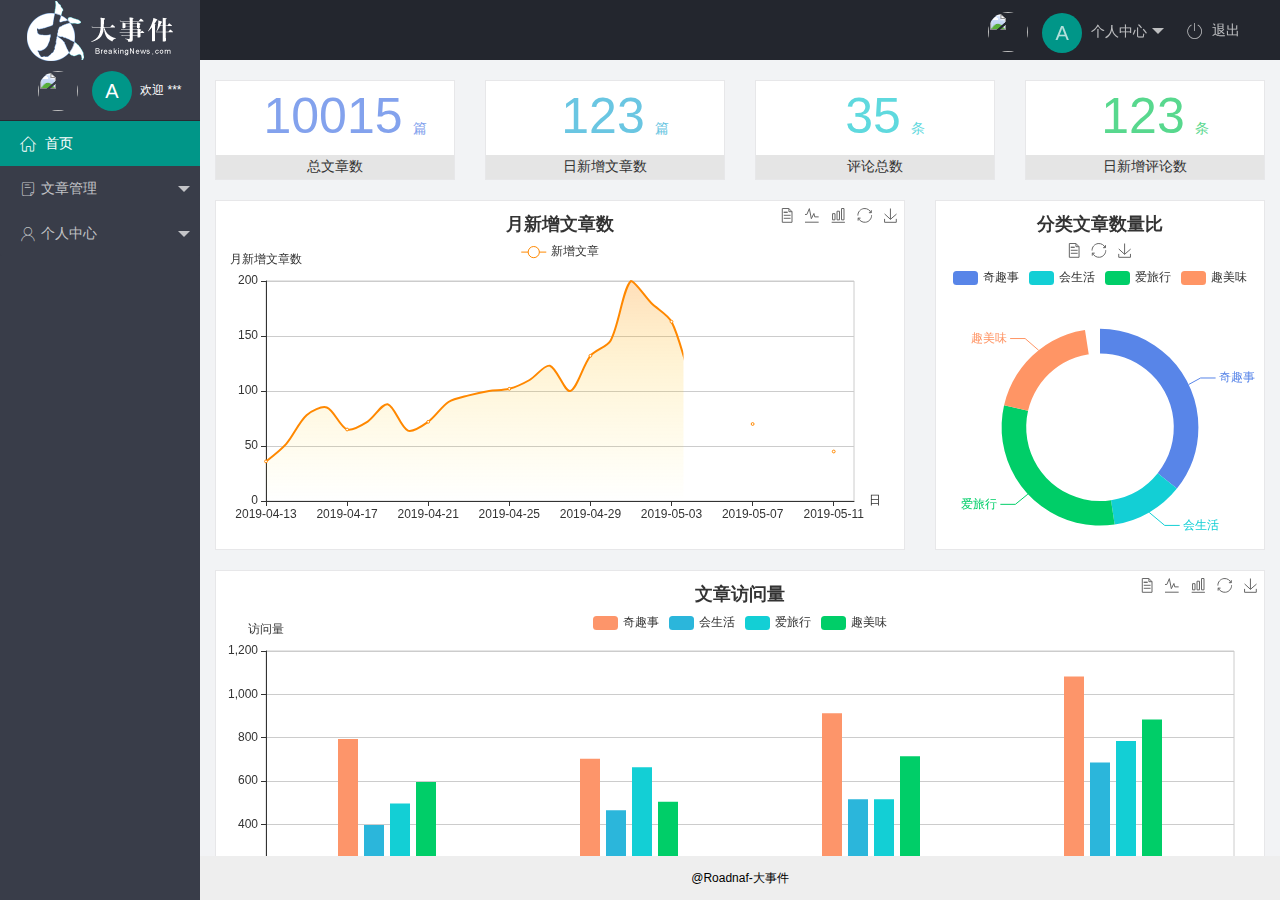
==== commit 9ef70cbf: "完成了个人中心功能的开发" ====
--- a/index.html
+++ b/index.html
@@ -26,9 +26,9 @@
                         个人中心
                     </a>
                     <dl class="layui-nav-child">
-                        <dd><a href="">基本资料</a></dd>
-                        <dd><a href="">更换头像</a></dd>
-                        <dd><a href="">重置密码</a></dd>
+                        <dd><a href="/user/user_info.html" target="fm">基本资料</a></dd>
+                        <dd><a href="/user/user_avatar.html" target="fm">更换头像</a></dd>
+                        <dd><a href="/user/user_pwd.html" target="fm">修改密码</a></dd>
                     </dl>
                 </li>
                 <li class="layui-nav-item" lay-header-event="menuRight" lay-unselect>
@@ -68,9 +68,9 @@
                         <a href="javascript:;">
                             <span class="iconfont">&#xe614;</span>个人中心</a>
                         <dl class="layui-nav-child">
-                            <dd><a href="javascript:;"><i class="layui-icon layui-icon-template-1"></i>基本资料</a></dd>
-                            <dd><a href="javascript:;"><i class="layui-icon layui-icon-template-1"></i>更换头像</a></dd>
-                            <dd><a href="javascript:;"><i class="layui-icon layui-icon-template-1"></i>重置密码</a></dd>
+                            <dd><a href="/user/user_info.html" target="fm"><i class="layui-icon layui-icon-template-1"></i>基本资料</a></dd>
+                            <dd><a href="/user/user_avatar.html" target="fm"><i class="layui-icon layui-icon-template-1"></i>更换头像</a></dd>
+                            <dd><a href="/user/user_pwd.html" target="fm"><i class="layui-icon layui-icon-template-1"></i>修改密码</a></dd>
 
                         </dl>
                     </li>
